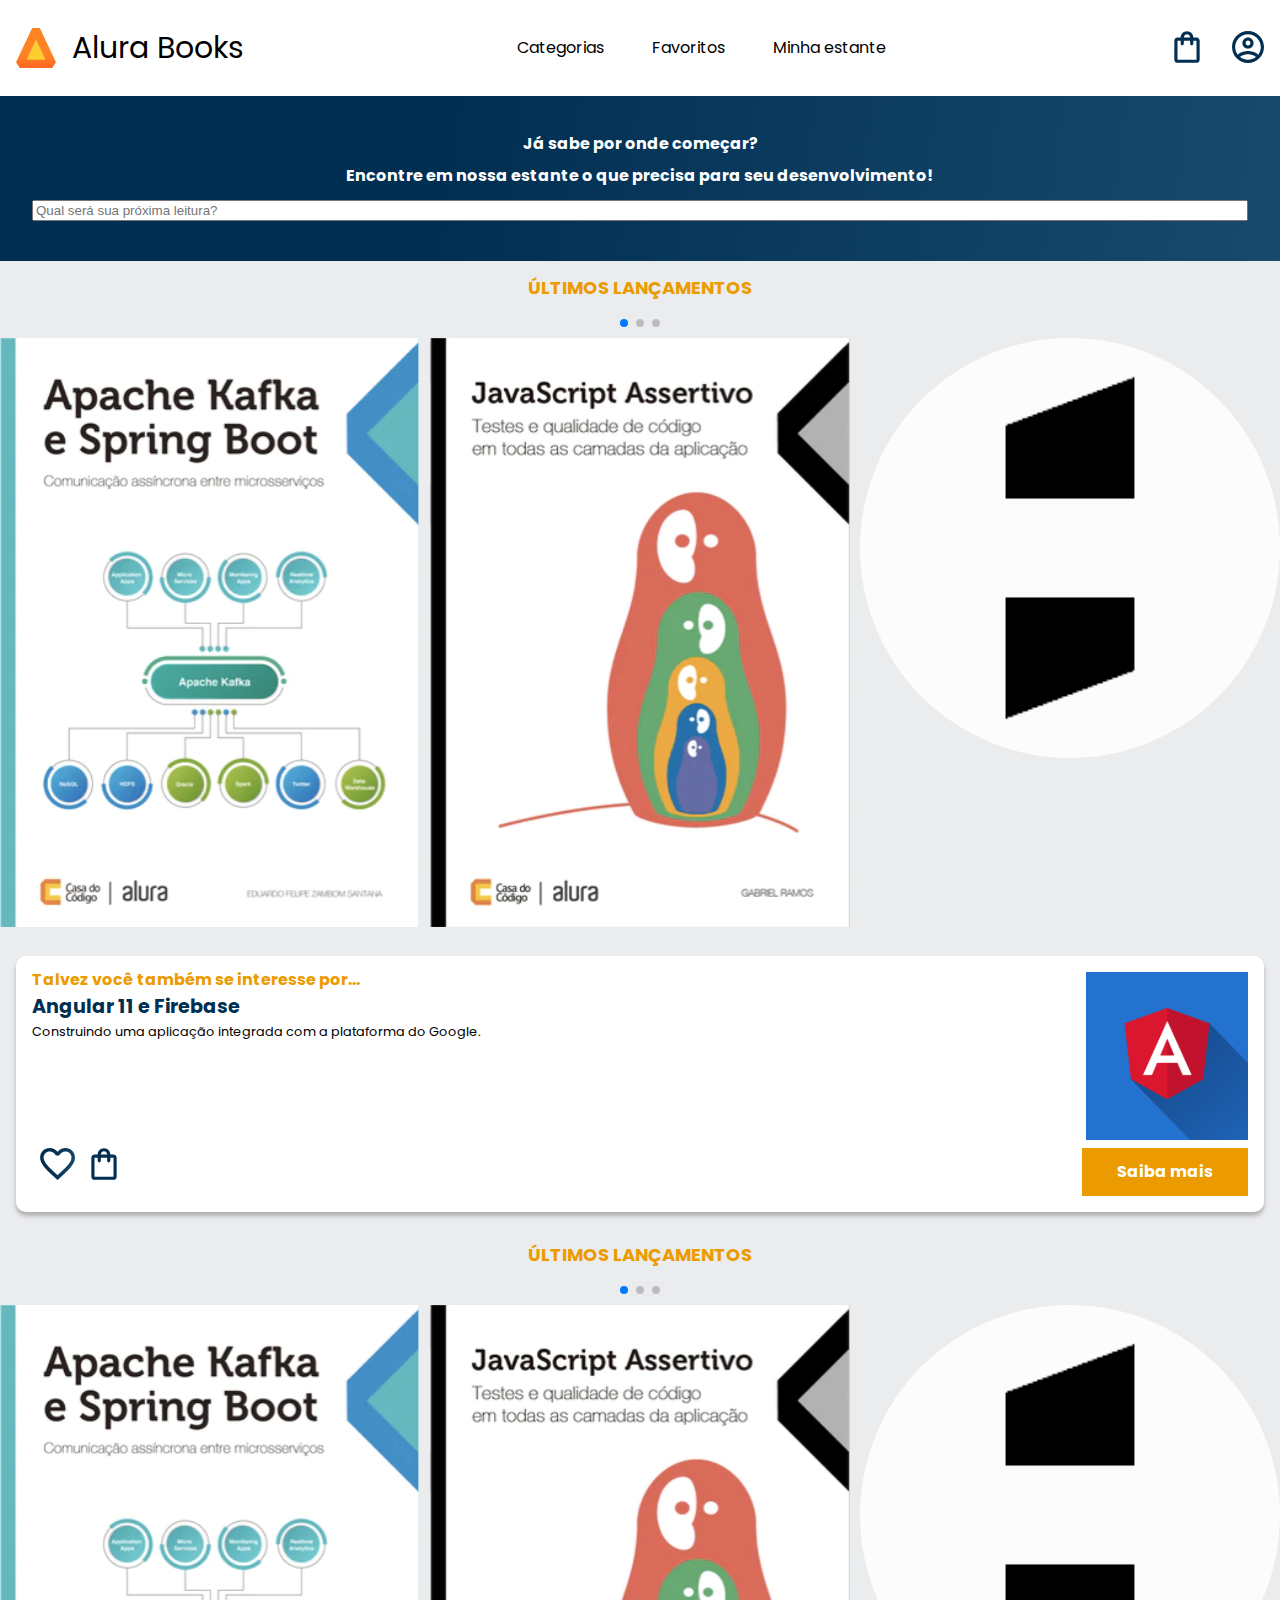
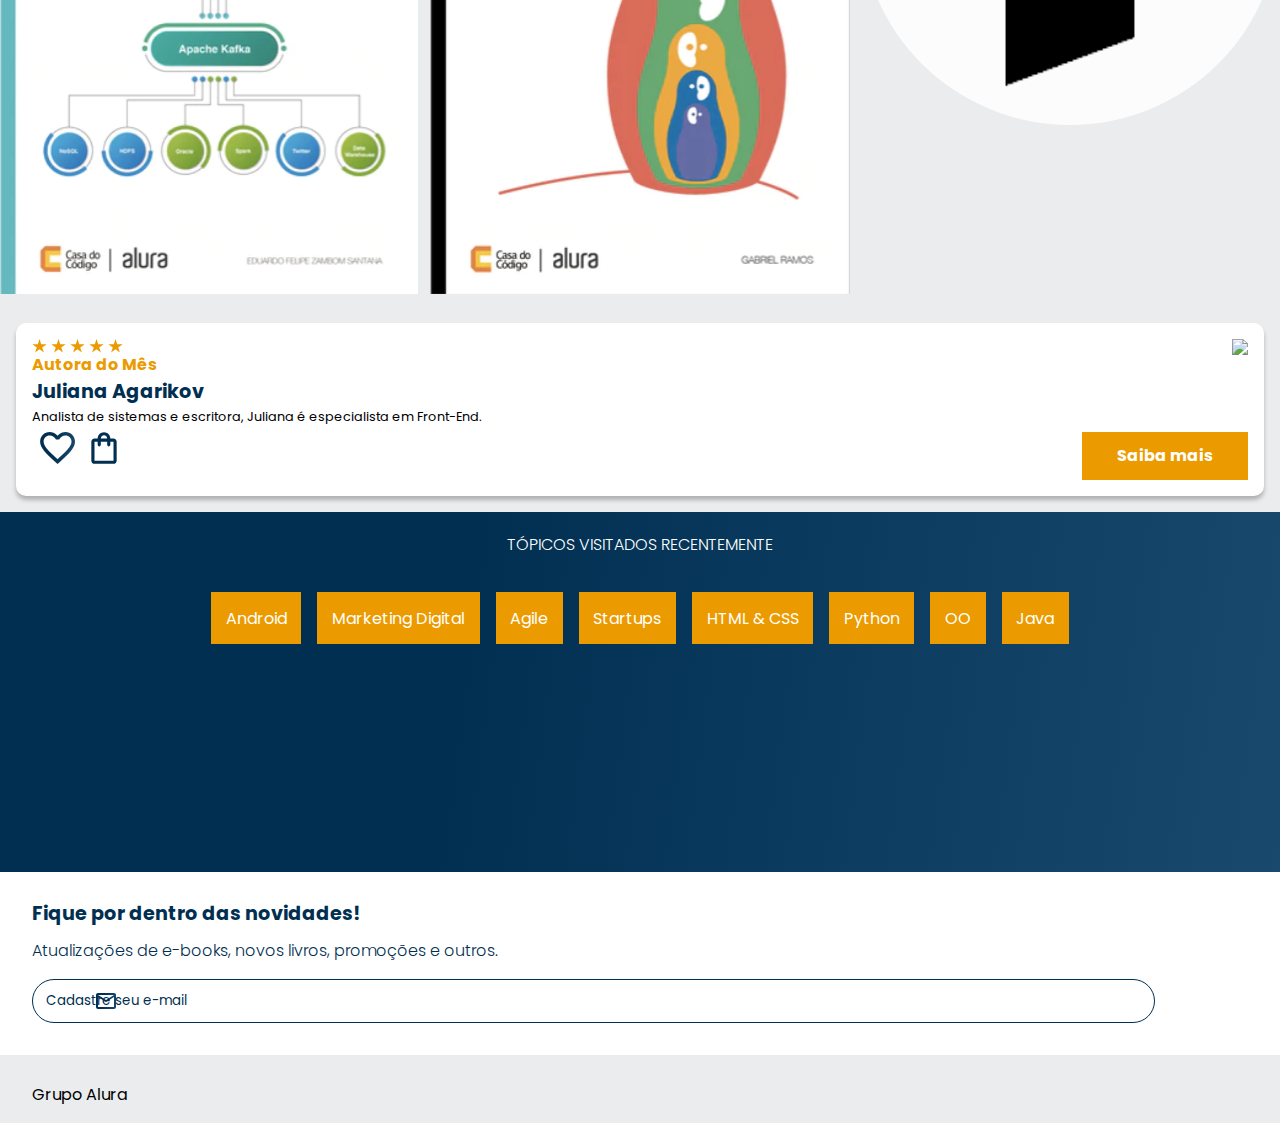
==== index.html @ fc3ef03d "header tablet working" ====
<!DOCTYPE html>
<html lang="pt-br">
<head>
    <meta charset="UTF-8">
    <meta http-equiv="X-UA-Compatible" content="IE=edge">
    <meta name="viewport" content="width=device-width, initial-scale=1.0">
    <link rel="stylesheet" href="https://unpkg.com/swiper/swiper-bundle.css" />
    <link rel="stylesheet" href="https://unpkg.com/swiper/swiper-bundle.min.css" />
    <link href="https://fonts.googleapis.com/css2?family=Poppins:ital,wght@0,100;0,200;0,300;0,400;0,500;0,600;0,700;0,800;0,900;1,100;1,200;1,300;1,400;1,500;1,600;1,700;1,800;1,900&display=swap" rel="stylesheet">
    <link href="https://fonts.googleapis.com/css2?family=Josefin+Sans:ital,wght@400;700&display=swap" rel="stylesheet">
    <link rel="stylesheet" href="/style/reset.css">
    <link rel="stylesheet" href="/style/style.css">
    <title>Alura Books</title>
</head>
<body>
    <header class="cabecalho">
     <div class="container">
        <input type="checkbox" id="menu" class="container_botao">
        <label for="menu">
        <span class="cabecalho_menu-hamburguer containerimg containerimgtransparente"></span>
        </label>
        <ul class="lista-menu">
            <li class="lista-menu-titulo"> Categoria</li>
            <li class="lista-menu-item"> 
                <a href="#" class="lista-menu-link"> Programação </a>
            </li>
            <li class="lista-menu-item"> 
                <a href="#" class="lista-menu-link"> Front-end </a>
            </li>
            <li class="lista-menu-item">    
                <a href="#" class="lista-menu-link"> Infraestrutura </a>               
            </li>
            <li class="lista-menu-item"> 
                <a href="#" class="lista-menu-link"> Business </a>
            </li>
            <li class="lista-menu-item"> 
                <a href="#" class="lista-menu-link"> Design & UX </a>
            </li>
            
        </ul>
        <img  class="containerimg" src="/imagens/Logo.svg" alt="logo da alurabooks">
        <h1 class="container_titulo"><b class="contaier_titulo--negrito">Alura</b> Books </h1>
     </div>

     <ul class="opcoes">
        <input type="checkbox" id="opcoes_menu" class="opcoes_botao">
        <label for="opcoes_menu">
        <li class="opcoes_item"> Categorias </li>
        </label>

        <li class="opcoes_item"> <a href="#"  class="opcoes_link"> Favoritos </a> </li>
        <li class="opcoes_item"> <a href="#"  class="opcoes_link"> Minha estante </a> </li>

        <ul class="lista-menu">
            <li class="lista-menu-item"> 
                <a href="#" class="lista-menu-link"> Programação </a>
            </li>
            <li class="lista-menu-item"> 
                <a href="#" class="lista-menu-link"> Front-end </a>
            </li>
            <li class="lista-menu-item">    
                <a href="#" class="lista-menu-link"> Infraestrutura </a>               
            </li>
            <li class="lista-menu-item"> 
                <a href="#" class="lista-menu-link"> Business </a>
            </li>
            <li class="lista-menu-item"> 
                <a href="#" class="lista-menu-link"> Design & UX </a>
            </li>
     </ul> 
     </ul>
     <div class="container">
        <a href="#"> </a><img class="containerimg  containerimgtransparente" src="/imagens/Favoritos.svg" alt="favoritos"> </a>
        <a href="#"> <img class="containerimg" src="/imagens/Compras.svg" alt="Compras"> </a>
        <a href="#"> <img class="containerimg" src="/imagens/Usuario.svg" alt="Usuario"> </a>
     </div>

    </header>
     
    <section class="banner">
        <h2 class="banner_titulo"> Já sabe por onde começar? </h2>
        <p class="banner_texto"> Encontre em nossa estante o que precisa para seu desenvolvimento! </p>
        <input type="search" class="banner_pesquisa" placeholder="Qual será sua próxima leitura?">
    </section>

    <section class="carrosel">
        <h3 class="carrosel_titulo">ÚLTIMOS LANÇAMENTOS</h3>
        <!-- Slider main container -->
<div class="swiper">
    <div class="swiper-pagination"></div>
    <!-- Additional required wrapper -->
    <div class="swiper-wrapper">
      <!-- Slides -->
      <div class="swiper-slide"> <img src="/imagens/ApacheKafka.svg"></div>
      <div class="swiper-slide"><img src="/imagens/Javascript.svg"></div>
      <div class="swiper-slide"><img src="/imagens/Caelum.svg"></div>
      <div class="swiper-slide"><img src="/imagens/Portugol.svg"></div>
      <div class="swiper-slide"><img src="/imagens/Acessibilidade.svg"></div>
    </div>
    <!-- If we need pagination -->
  
    <!-- If we need navigation buttons -->
    <div class="swiper-button-prev"></div>
    <div class="swiper-button-next"></div>

    <div class="card">
        <div class="card_descrição">
          <div class="descrição">
            <h3 class="descrição_titulo">Talvez você também se interesse por...</h3>
            <h2 class="descrição_titulo-livro" >Angular 11 e Firebase</h2>
            <p class="descrição_texto" >Construindo uma aplicação integrada com a plataforma do Google.</p>
          </div>
          <img src="/imagens/Angular.svg" class="imagem">
        </div>
        <div class="card_botoes">
            <ul class="botoes">
                <li class="botoes_itens"> <img src="/imagens/Favoritos.svg"> </li>
                <li class="botoes_itens"> <img src="/imagens/Compras.svg"> </li>
            </ul>
            <a href="#" class="botão">Saiba mais</a>
        </div>
    </div>
    
    </section>
  <section class="carrosel">
    <h3 class="carrosel_titulo">ÚLTIMOS LANÇAMENTOS</h3>
    <!-- Slider main container -->
<div class="swiper">
<div class="swiper-pagination"></div>
<!-- Additional required wrapper -->
<div class="swiper-wrapper">
  <!-- Slides -->
  <div class="swiper-slide"> <img src="/imagens/ApacheKafka.svg"></div>
  <div class="swiper-slide"><img src="/imagens/Javascript.svg"></div>
  <div class="swiper-slide"><img src="/imagens/Caelum.svg"></div>
  <div class="swiper-slide"><img src="/imagens/Portugol.svg"></div>
  <div class="swiper-slide"><img src="/imagens/Acessibilidade.svg"></div>
</div>
<!-- If we need pagination -->

<!-- If we need navigation buttons -->
<div class="swiper-button-prev"></div>
<div class="swiper-button-next"></div>

<div class="card">
    <div class="card_descrição">
      <div class="descrição">
        <img src="/imagens/Estrelinhas.svg">
        <h3 class="descrição_titulo">Autora do Mês </h3>
        <h2 class="descrição_titulo-livro" >Juliana Agarikov</h2>
        <p class="descrição_texto" >Analista de sistemas e escritora, Juliana é especialista em Front-End. </p>
      </div>
      <img src="/imagens/Escritora.svg" class="imagem">
    </div>
    <div class="card_botoes">
        <ul class="botoes">
            <li class="botoes_itens"> <img src="/imagens/Favoritos.svg"> </li>
            <li class="botoes_itens"> <img src="/imagens/Compras.svg"> </li>
        </ul>
        <a href="#" class="botão">Saiba mais</a>
    </div>
</div>


  <section class="topicos"> 
    <h2 class="topicos_titulo">  TÓPICOS VISITADOS RECENTEMENTE </h2>
    <ul class="topicos_lista">
        <li class="topicos_item">
                <a href="#" class="topicos_link"> Android</a>
        </li>
        <li class="topicos_item">
                <a href="#" class="topicos_link"> Marketing Digital </a>
        </li>
        <li class="topicos_item">
                <a href="#" class="topicos_link"> Agile</a>
        </li>
        <li class="topicos_item">
                <a href="#" class="topicos_link"> Startups</a>
        </li>
        <li class="topicos_item">
                <a href="#" class="topicos_link"> HTML & CSS</a>               
        </li>
        <li class="topicos_item">
                <a href="#" class="topicos_link"> Python</a>
        </li>
        <li class="topicos_item">
                <a href="#" class="topicos_link"> OO</a>
        </li>
        <li class="topicos_item">
                <a href="#" class="topicos_link"> Java</a>
        </li>
    </ul>
</section>

<section class="email">
   <h2 class="email_titulo"> Fique por dentro das novidades! </h2>
   <p class="email_texto"> Atualizações de e-books, novos livros, promoções e outros. </p>
   <input type="email"  placeholder="Cadastre seu e-mail" class="email_pesquisa">
</section>
    <footer class="rodape"> Grupo Alura </footer>
    <script src="https://cdn.jsdelivr.net/npm/swiper@11/swiper-bundle.min.js"></script>
    <script> 
    const swiper = new Swiper('.swiper', {
        spaceBetween: 10,
        slidesPerView: 3,
        pagination: {
            el: '.swiper-pagination',
            type: 'bullets',
        },   
      });
      </script>
</body>
</html>
---- style/style.css ----
@import url(/style/header.css);
@import url(/style/carrosel.css);
@import url(/style/banner.css);
@import url(/style/lista.css);
@import url(/style/email.css);

:root {
    --cor-de-fundo: #EBECEE;
    --branco: #FFFFFF;
    --laranja: #EB9B00;
    --gradiante: linear-gradient(97.54deg, #002F52 35.49%, #326589 165.37%);
    --fonte-principal: "Poppins";
    --azul-texto: #002F52;
    --fontes-secundaria: "Josefin Sans";
    --preto: #000000;
}

body {
   background-color: var(--cor-de-fundo);
   font-family: var(--fonte-principal);
   font-size: 16px;
   font-weight: 400;
}
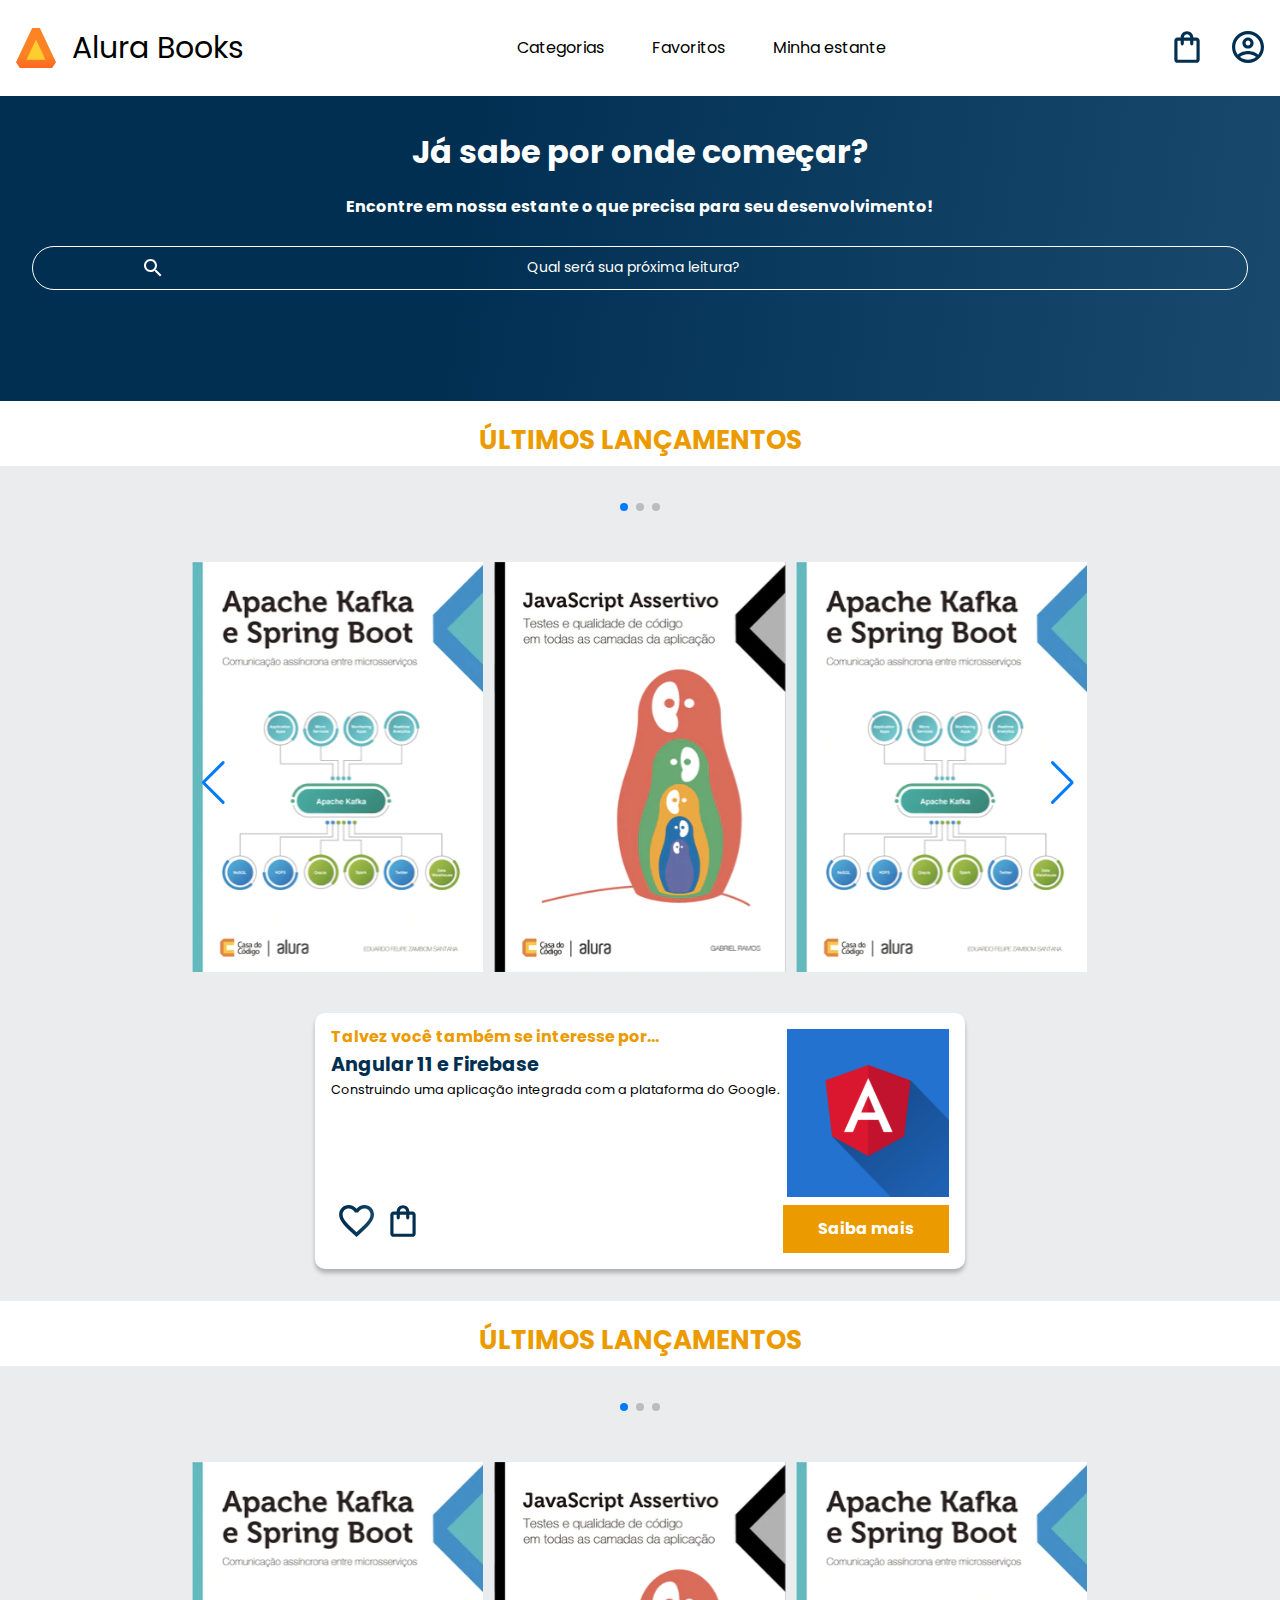
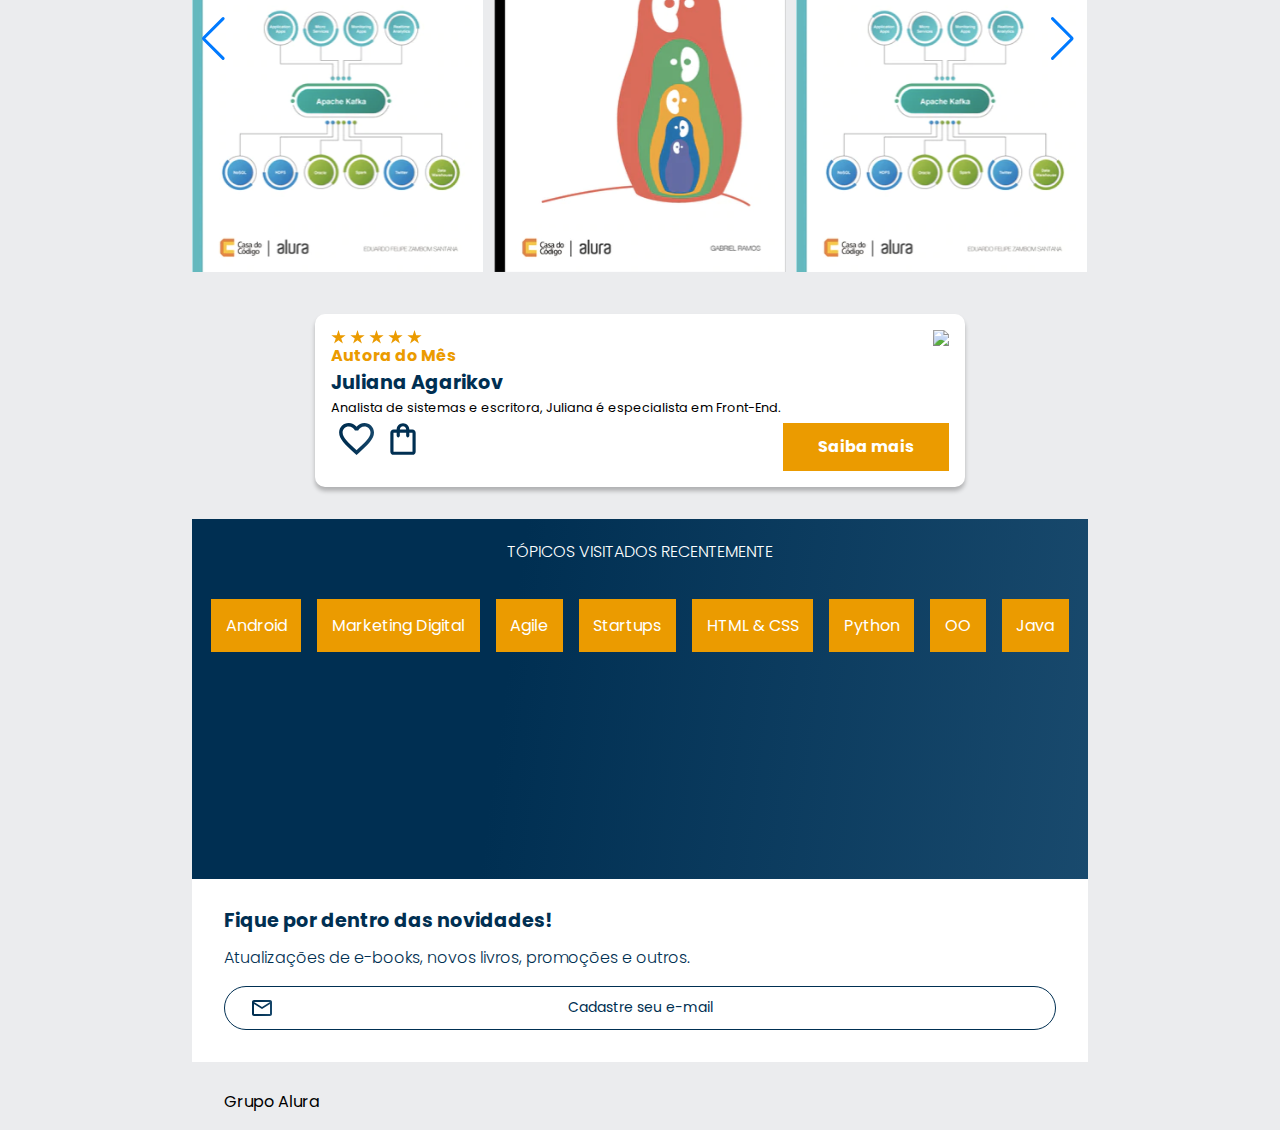
==== commit a602e08a: "carrosel tablet" ====
--- a/index.html
+++ b/index.html
@@ -93,7 +93,7 @@
       <!-- Slides -->
       <div class="swiper-slide"> <img src="/imagens/ApacheKafka.svg"></div>
       <div class="swiper-slide"><img src="/imagens/Javascript.svg"></div>
-      <div class="swiper-slide"><img src="/imagens/Caelum.svg"></div>
+      <div class="swiper-slide"><img src="/imagens/ApacheKafka.svg"></div>
       <div class="swiper-slide"><img src="/imagens/Portugol.svg"></div>
       <div class="swiper-slide"><img src="/imagens/Acessibilidade.svg"></div>
     </div>
@@ -132,15 +132,15 @@
   <!-- Slides -->
   <div class="swiper-slide"> <img src="/imagens/ApacheKafka.svg"></div>
   <div class="swiper-slide"><img src="/imagens/Javascript.svg"></div>
-  <div class="swiper-slide"><img src="/imagens/Caelum.svg"></div>
+  <div class="swiper-slide"><img src="/imagens/ApacheKafka.svg"></div>
   <div class="swiper-slide"><img src="/imagens/Portugol.svg"></div>
   <div class="swiper-slide"><img src="/imagens/Acessibilidade.svg"></div>
 </div>
 <!-- If we need pagination -->
 
 <!-- If we need navigation buttons -->
-<div class="swiper-button-prev"></div>
-<div class="swiper-button-next"></div>
+<div class="swiper2 swiper-button-prev"></div>
+<div class="swiper2 swiper-button-next"></div>
 
 <div class="card">
     <div class="card_descrição">
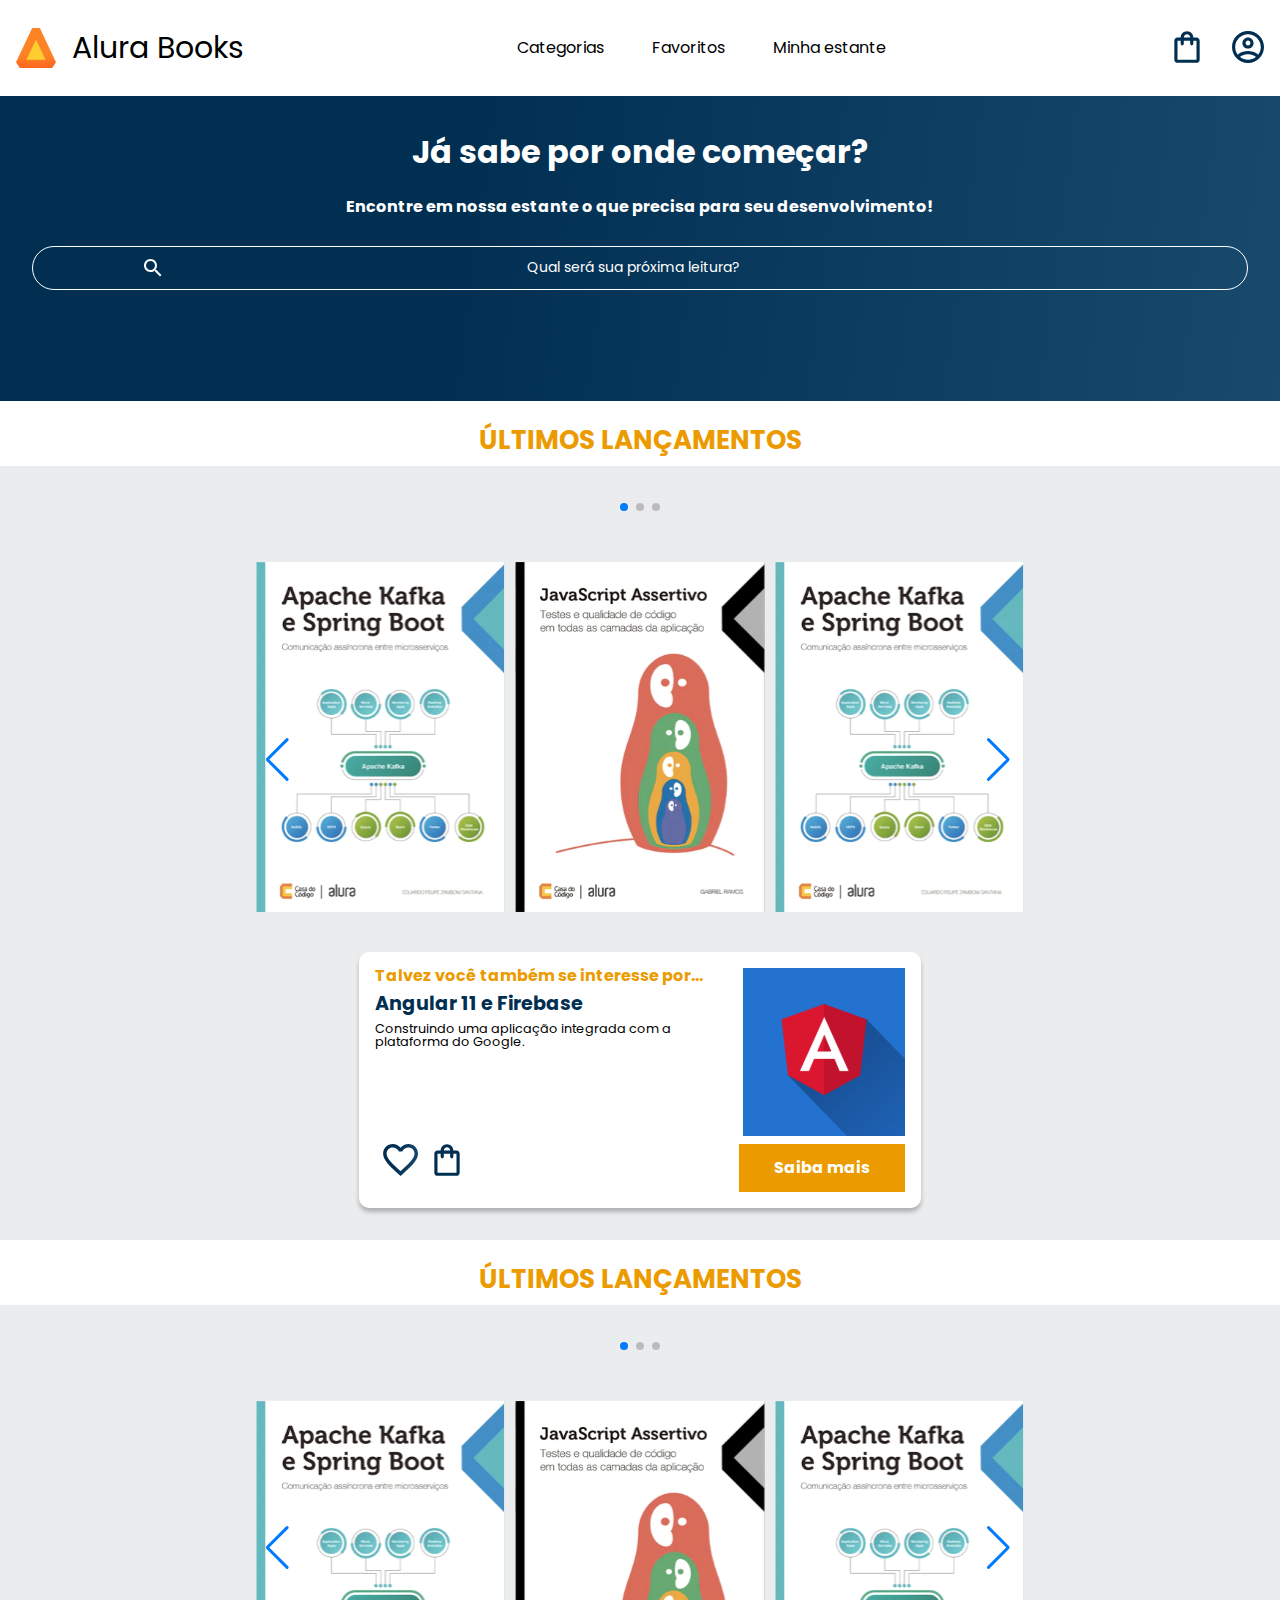
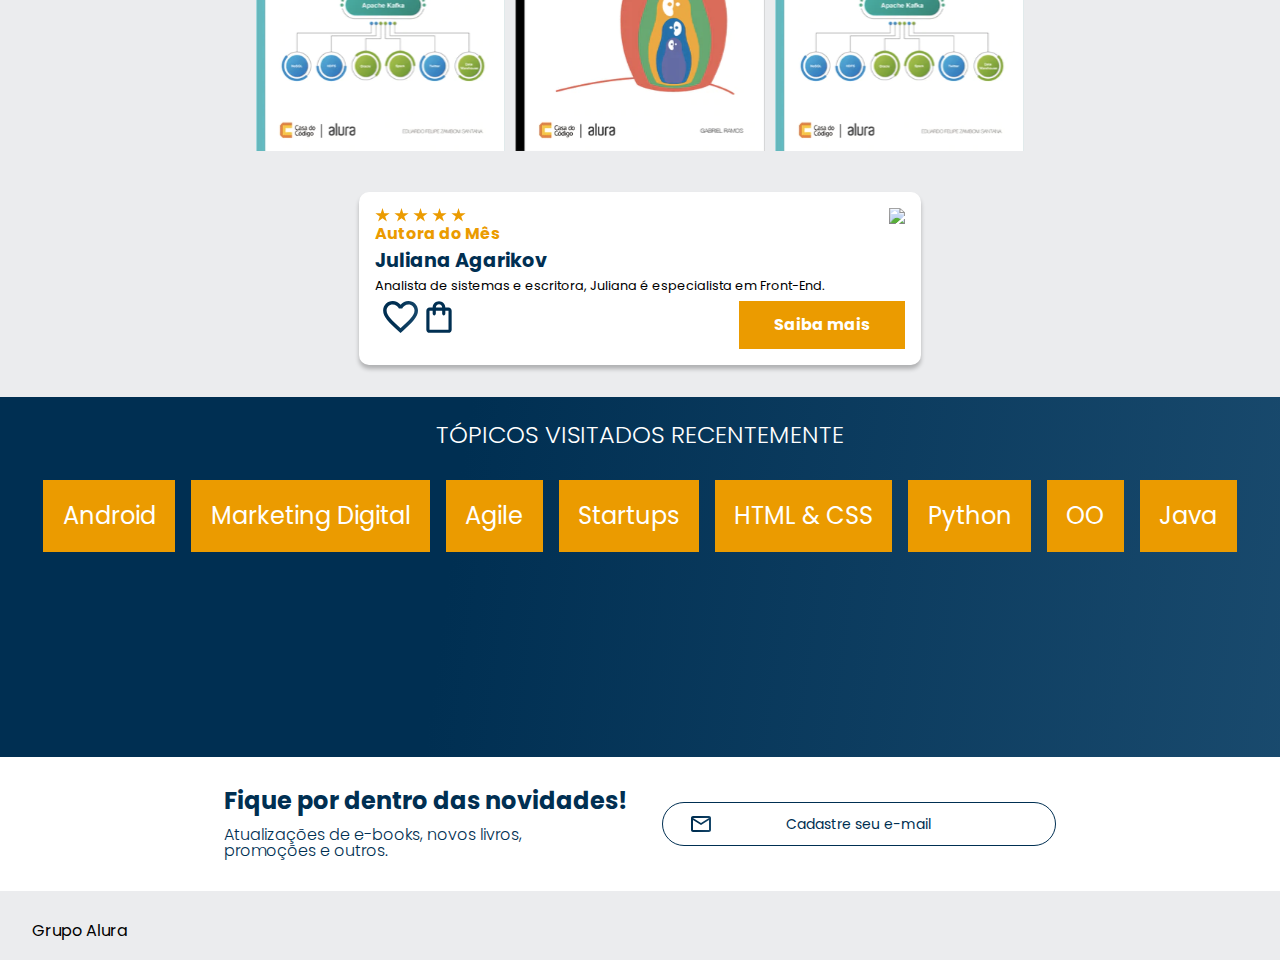
==== commit 75e6fd5f: "email tablet" ====
--- a/index.html
+++ b/index.html
@@ -155,14 +155,14 @@
     <div class="card_botoes">
         <ul class="botoes">
             <li class="botoes_itens"> <img src="/imagens/Favoritos.svg"> </li>
-            <li class="botoes_itens"> <img src="/imagens/Compras.svg"> </li>
+            <li class="botoes_i tens"> <img src="/imagens/Compras.svg"> </li>
         </ul>
         <a href="#" class="botão">Saiba mais</a>
     </div>
 </div>
-
-
-  <section class="topicos"> 
+</section>
+
+<section class="topicos"> 
     <h2 class="topicos_titulo">  TÓPICOS VISITADOS RECENTEMENTE </h2>
     <ul class="topicos_lista">
         <li class="topicos_item">
@@ -193,10 +193,13 @@
 </section>
 
 <section class="email">
-   <h2 class="email_titulo"> Fique por dentro das novidades! </h2>
-   <p class="email_texto"> Atualizações de e-books, novos livros, promoções e outros. </p>
-   <input type="email"  placeholder="Cadastre seu e-mail" class="email_pesquisa">
+   <div class="email_descricao">
+     <h2 class="email_titulo"> Fique por dentro das novidades! </h2>
+     <p class="email_texto"> Atualizações de e-books, novos livros, promoções e outros. </p>
+   </div> 
+     <input type="email"  placeholder="Cadastre seu e-mail" class="email_pesquisa">
 </section>
+
     <footer class="rodape"> Grupo Alura </footer>
     <script src="https://cdn.jsdelivr.net/npm/swiper@11/swiper-bundle.min.js"></script>
     <script> 
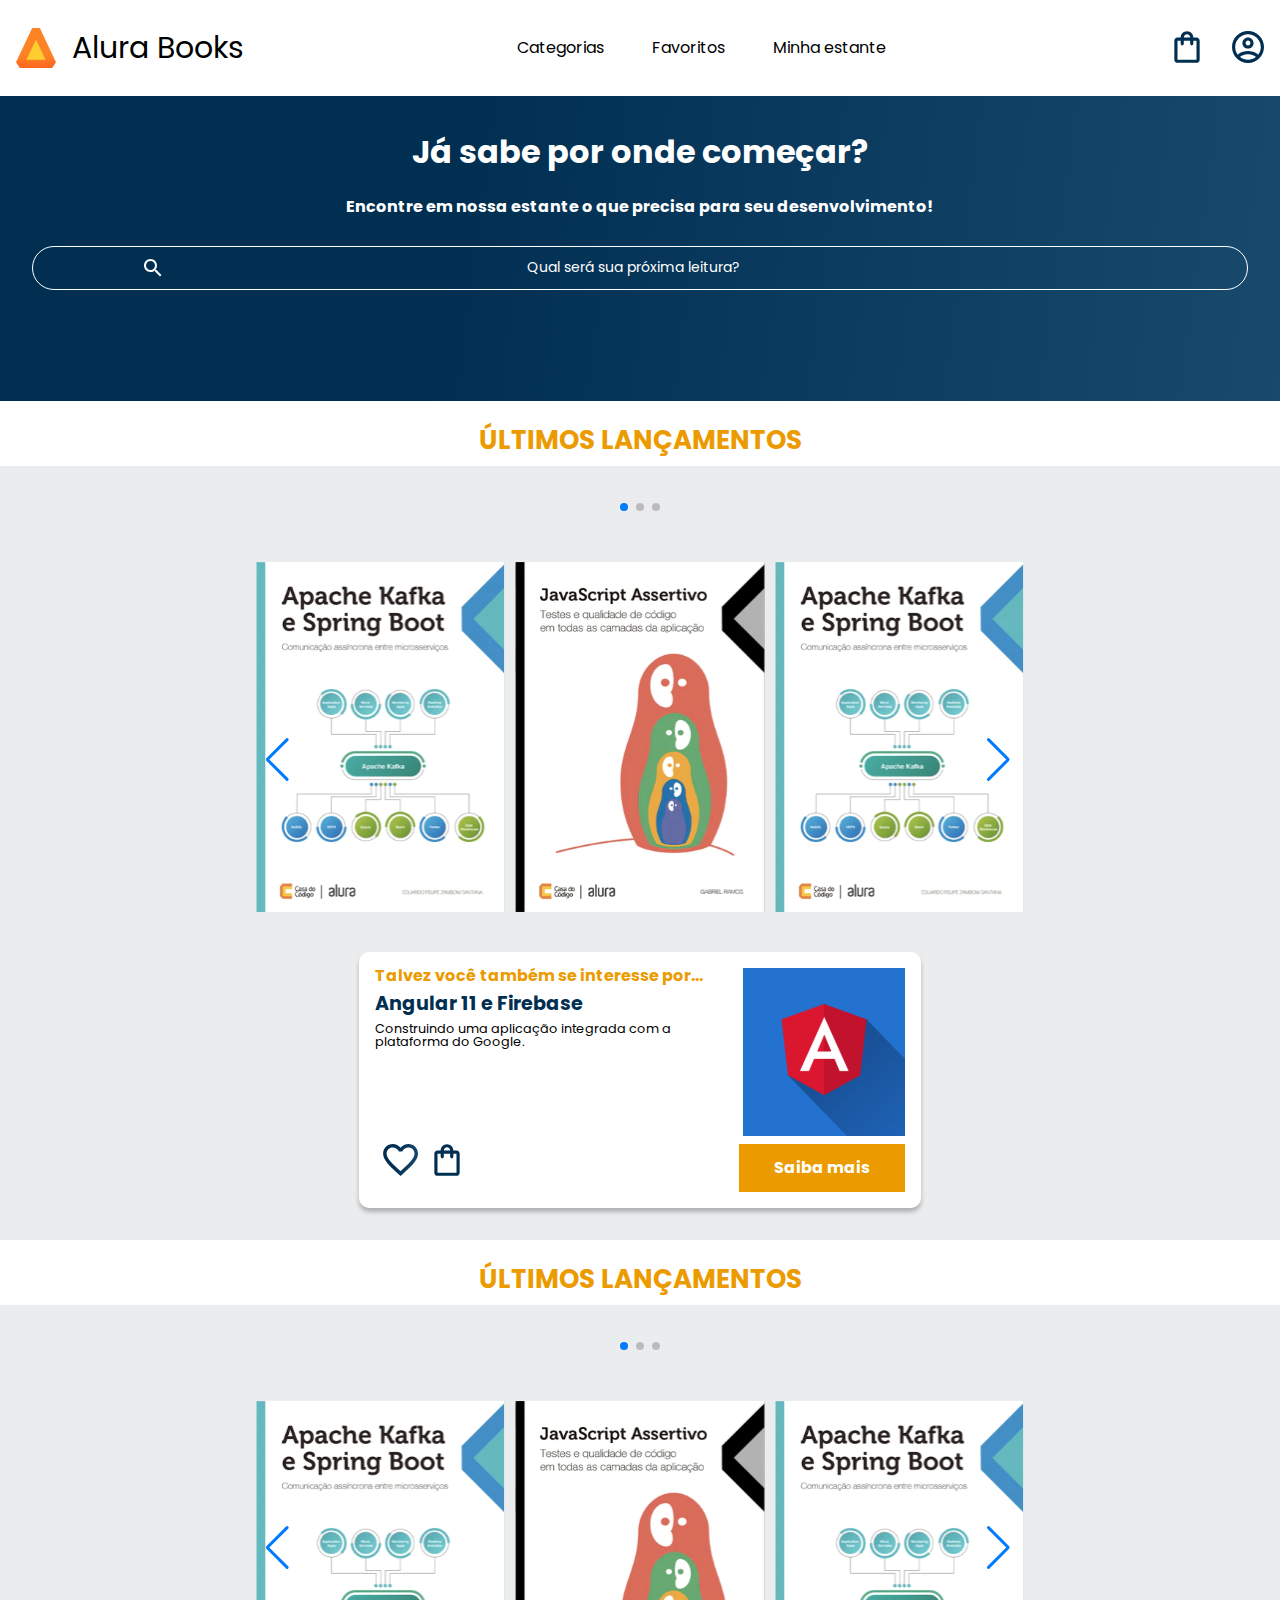
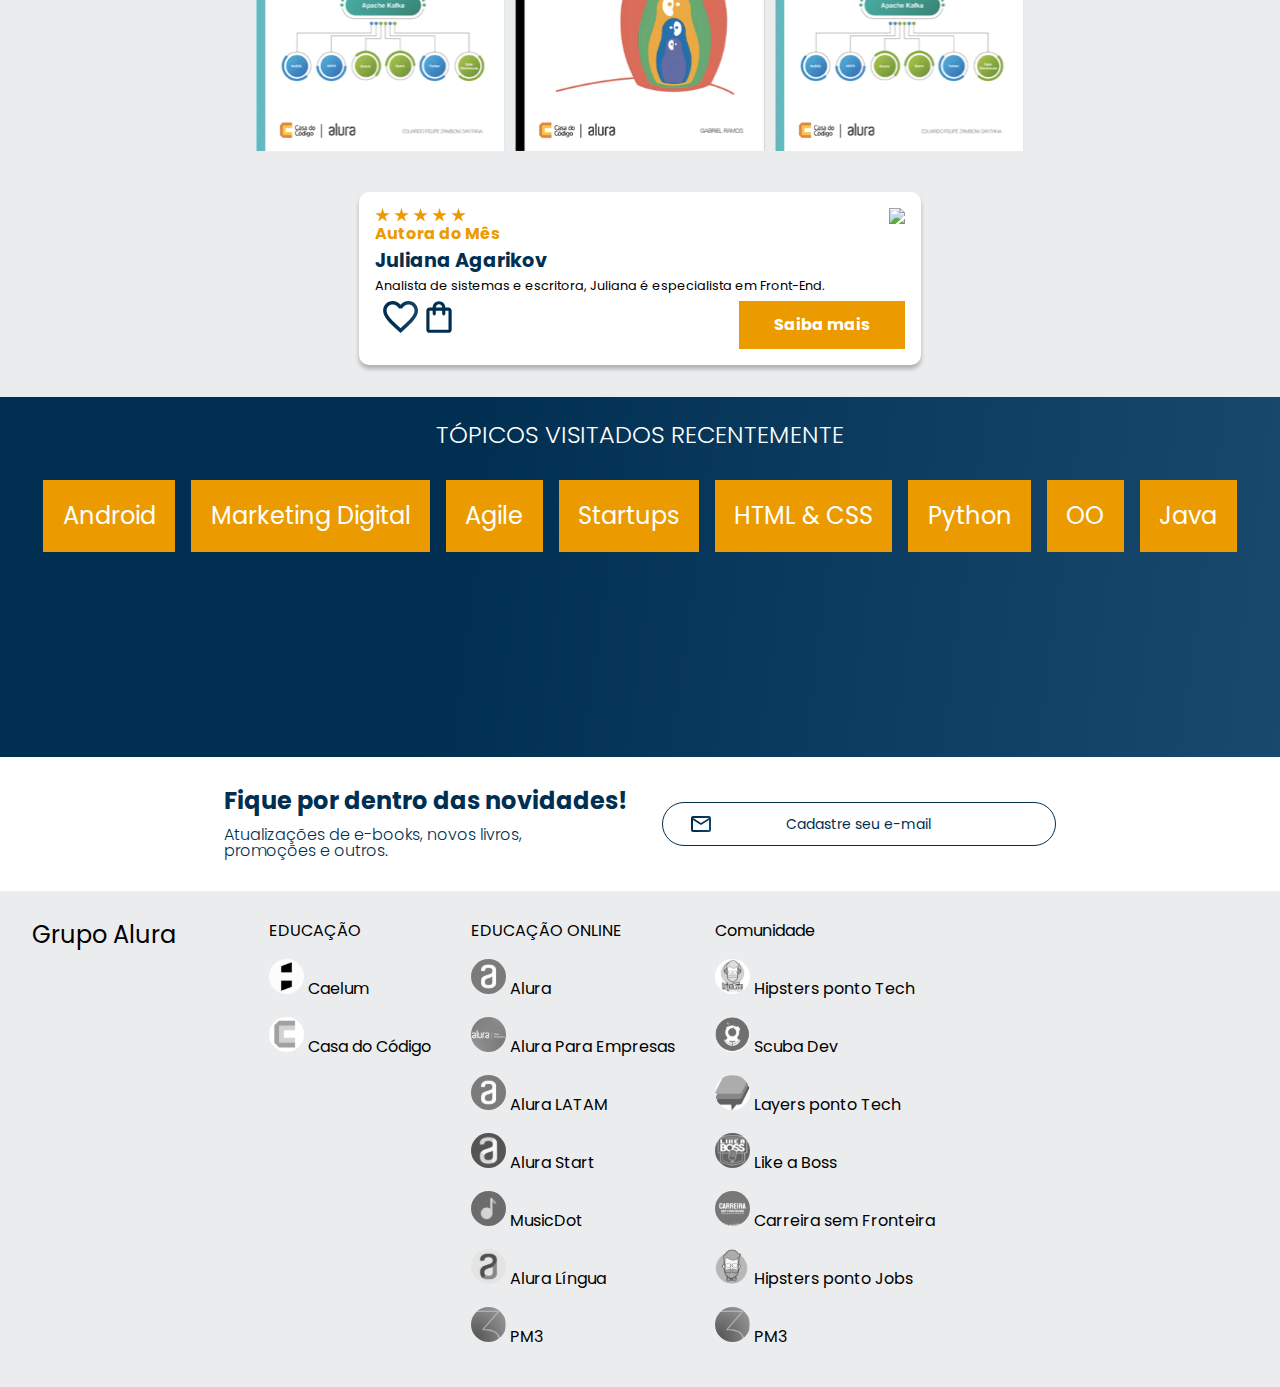
==== commit 7f17681f: "tablet completed" ====
--- a/index.html
+++ b/index.html
@@ -200,7 +200,42 @@
      <input type="email"  placeholder="Cadastre seu e-mail" class="email_pesquisa">
 </section>
 
-    <footer class="rodape"> Grupo Alura </footer>
+    <footer class="rodape"> 
+    <div class="rodapebox">   
+        <h2 class="rodape_titulo">Grupo Alura</h2>
+    <div>
+        <ul class="rodape_lista">
+            <li class="rodape_lista_titulo"> EDUCAÇÃO </li>
+            <li class="rodape_lista_titulo"><img src="/imagens/Caelum.svg"> <a> Caelum </a></li>
+            <li class="rodape_lista_titulo"><img src="/imagens/CasaDoCodigo.svg"> <a>Casa do Código </a> </li>
+        </ul> 
+    </div>
+    <div>
+        <ul class="rodape_lista">
+            <li class="rodape_lista_titulo"> EDUCAÇÃO ONLINE </li>
+            <li class="rodape_lista_titulo"><img src="/imagens/Alura.svg"> <a> Alura </a></li>
+            <li class="rodape_lista_titulo"><img src="/imagens/AluraEmpresas.svg"> <a>Alura Para Empresas </a> </li>
+            <li class="rodape_lista_titulo"><img src="/imagens/AluraLATAM.svg"> <a>Alura LATAM </a> </li>
+            <li class="rodape_lista_titulo"><img src="/imagens/AluraStart.svg"> <a>Alura Start </a> </li>
+            <li class="rodape_lista_titulo"><img src="/imagens/MusicDot.svg"> <a> MusicDot </a> </li>
+            <li class="rodape_lista_titulo"><img src="/imagens/AluraLingua.svg"> <a>Alura Língua </a> </li>
+            <li class="rodape_lista_titulo"><img src="/imagens/PM3.svg"> <a> PM3 </a> </li>
+        </ul> 
+    </div>
+    <div>
+        <ul class="rodape_lista">
+            <li class="rodape_lista_titulo"> Comunidade </li>
+            <li class="rodape_lista_titulo"><img src="/imagens/HipstersTech.svg"> <a> Hipsters ponto Tech </a></li>
+            <li class="rodape_lista_titulo"><img src="/imagens/ScubaDev.svg"> <a>Scuba Dev </a> </li>
+            <li class="rodape_lista_titulo"><img src="/imagens/LayersTech.svg"> <a>Layers ponto Tech </a> </li>
+            <li class="rodape_lista_titulo"><img src="/imagens/LikeABoss.svg"> <a>Like a Boss </a> </li>
+            <li class="rodape_lista_titulo"><img src="/imagens/CarreiraSemFronteira.svg"> <a> Carreira sem Fronteira </a> </li>
+            <li class="rodape_lista_titulo"><img src="/imagens/HipstersJobs.svg"> <a>Hipsters ponto Jobs </a> </li>
+            <li class="rodape_lista_titulo"><img src="/imagens/PM3.svg"> <a> PM3 </a> </li>
+        </ul>
+    </div> 
+    </div>     
+    </footer>
     <script src="https://cdn.jsdelivr.net/npm/swiper@11/swiper-bundle.min.js"></script>
     <script> 
     const swiper = new Swiper('.swiper', {
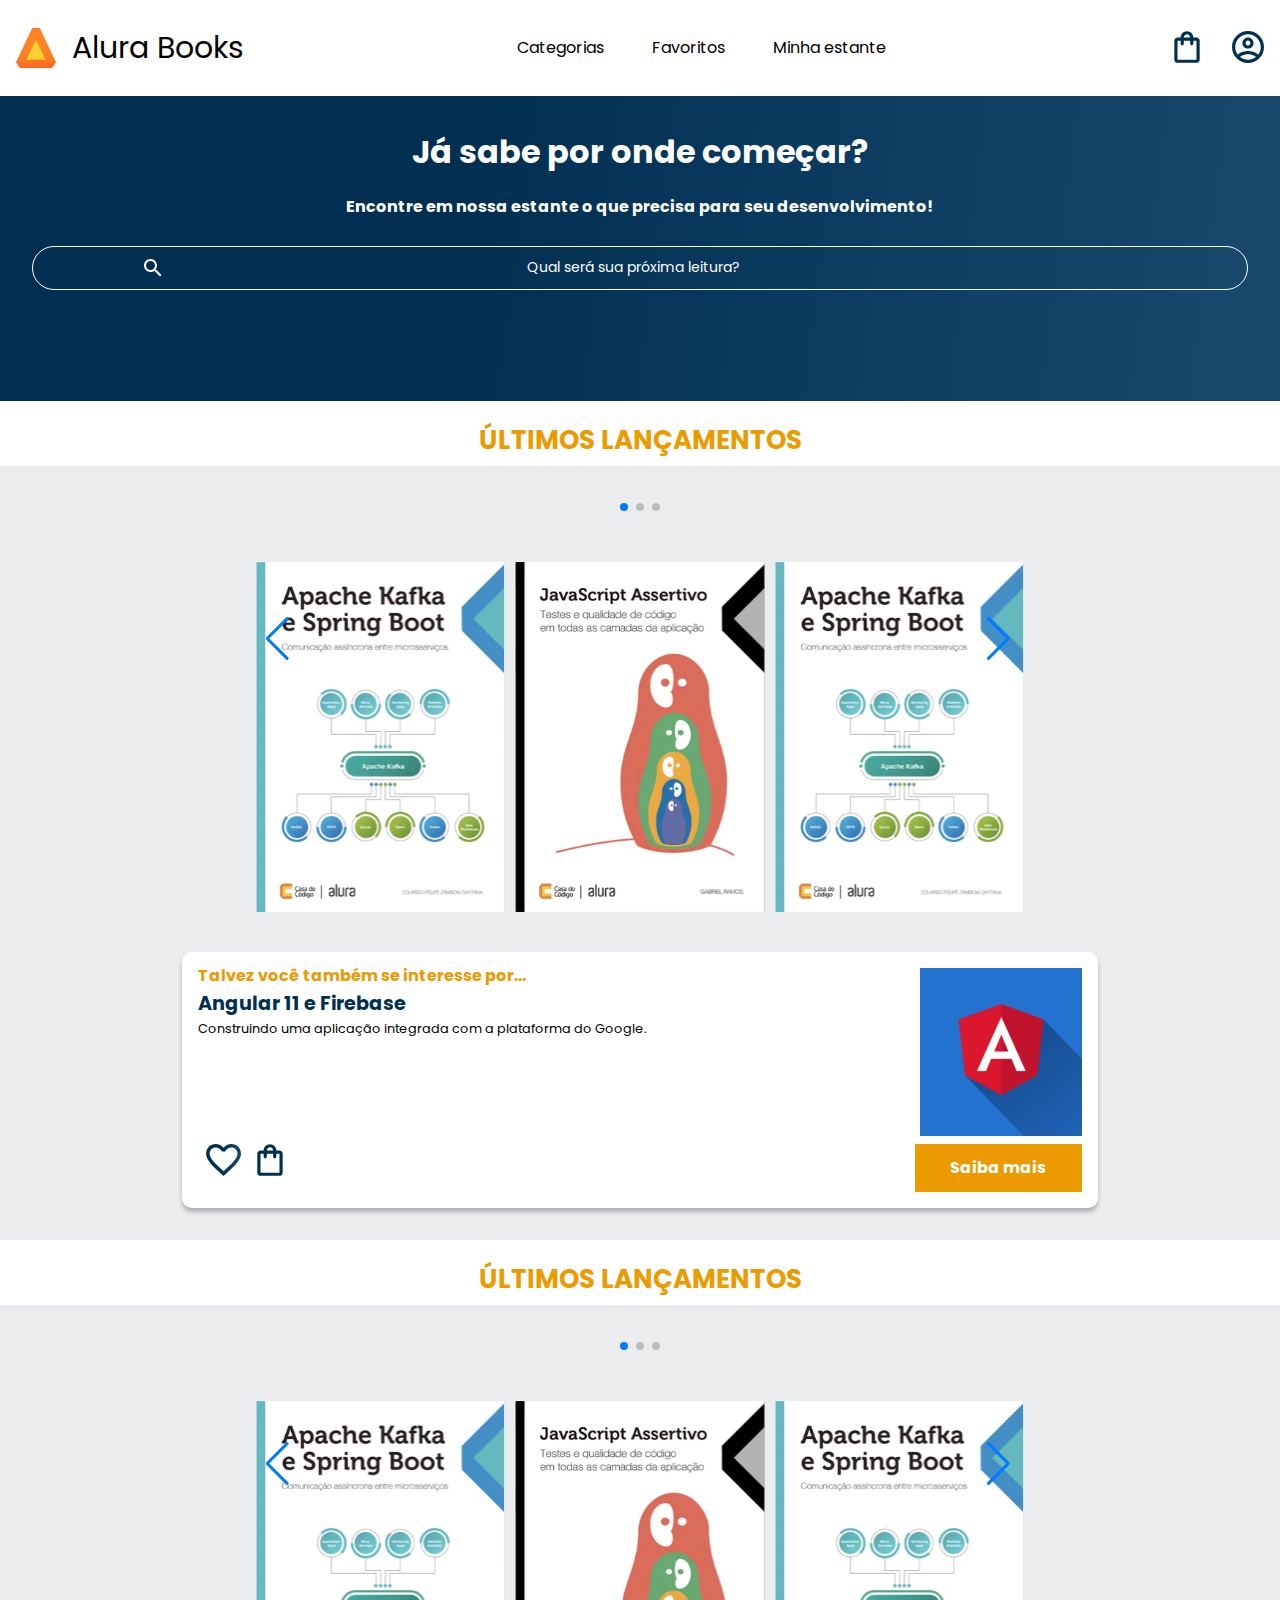
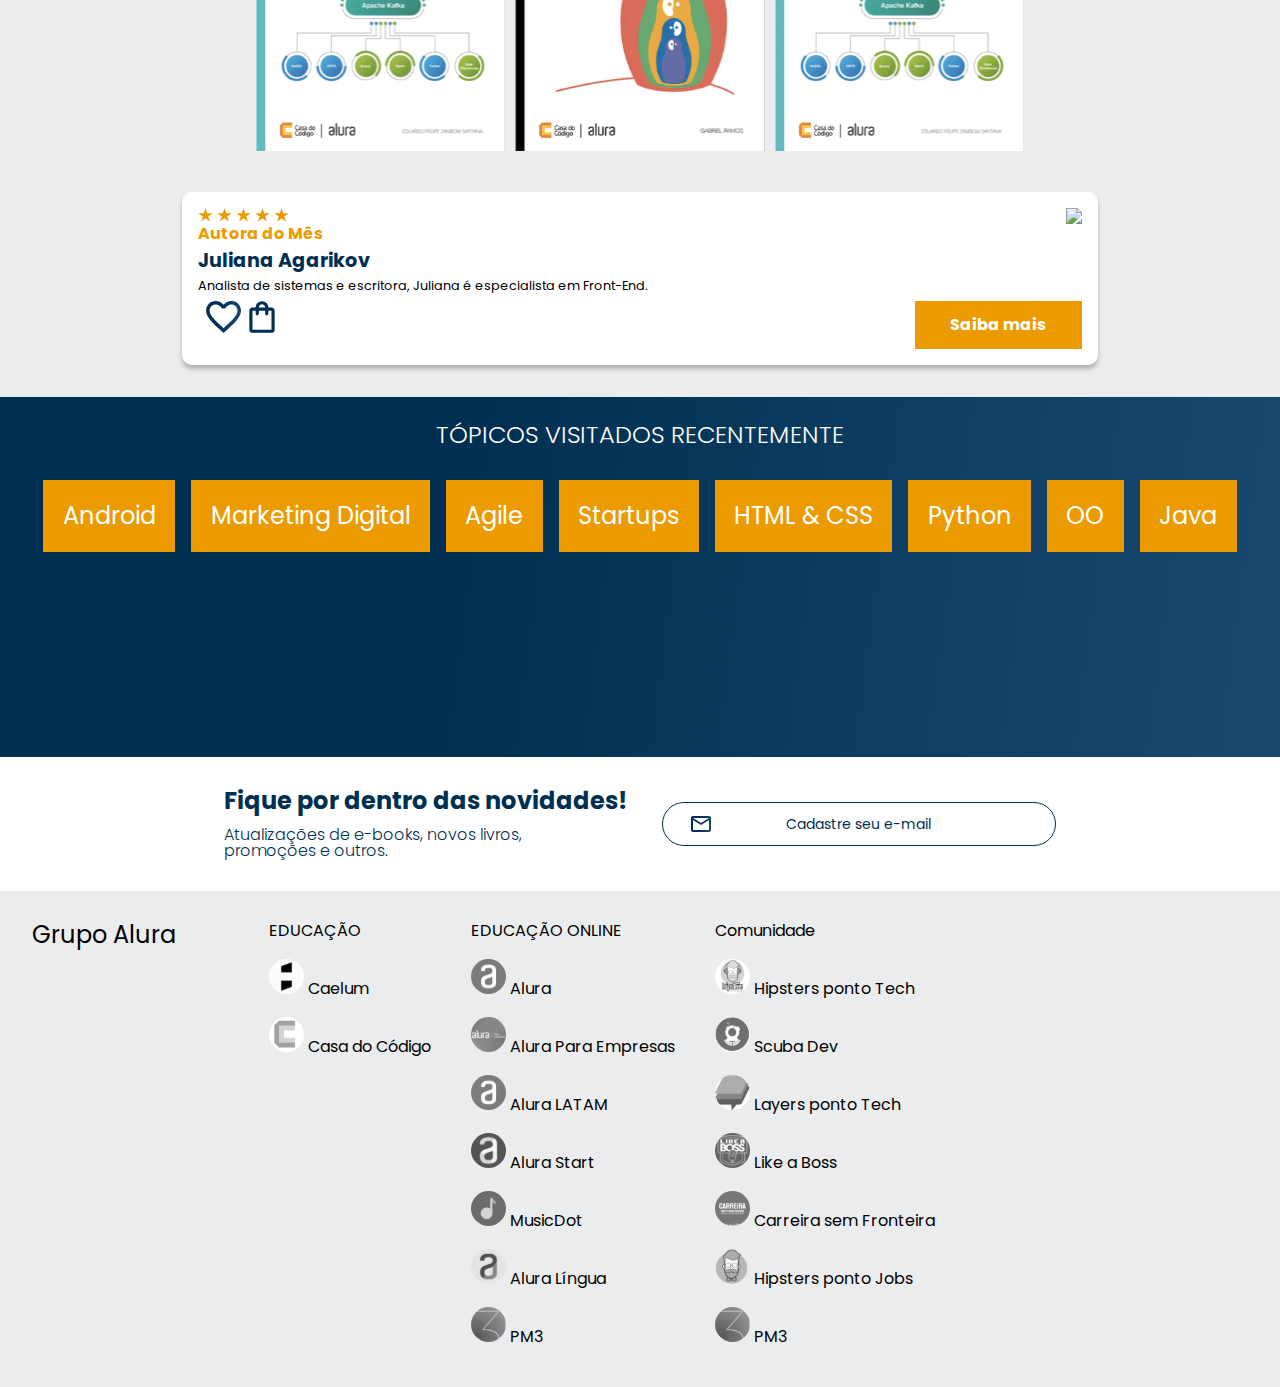
==== commit d276ee27: "carrosel pc" ====
--- a/index.html
+++ b/index.html
@@ -7,7 +7,7 @@
     <link rel="stylesheet" href="https://unpkg.com/swiper/swiper-bundle.css" />
     <link rel="stylesheet" href="https://unpkg.com/swiper/swiper-bundle.min.css" />
     <link href="https://fonts.googleapis.com/css2?family=Poppins:ital,wght@0,100;0,200;0,300;0,400;0,500;0,600;0,700;0,800;0,900;1,100;1,200;1,300;1,400;1,500;1,600;1,700;1,800;1,900&display=swap" rel="stylesheet">
-    <link href="https://fonts.googleapis.com/css2?family=Josefin+Sans:ital,wght@400;700&display=swap" rel="stylesheet">
+    <link href="https://fonts.googleapis.com/css2?family=Josefin+Sans:wght@400;700&display=swap" rel="stylesheet">
     <link rel="stylesheet" href="/style/reset.css">
     <link rel="stylesheet" href="/style/style.css">
     <title>Alura Books</title>
@@ -70,9 +70,18 @@
      </ul> 
      </ul>
      <div class="container">
-        <a href="#"> </a><img class="containerimg  containerimgtransparente" src="/imagens/Favoritos.svg" alt="favoritos"> </a>
-        <a href="#"> <img class="containerimg" src="/imagens/Compras.svg" alt="Compras"> </a>
-        <a href="#"> <img class="containerimg" src="/imagens/Usuario.svg" alt="Usuario"> </a>
+        <a href="#"> 
+            <img class="containerimg  containerimgtransparente" src="/imagens/Favoritos.svg" 
+            alt="favoritos"> 
+        </a>    
+        <a  class="conatiner_link" href="#"> 
+            <img class="containerimg" src="/imagens/Compras.svg" alt="Compras"> 
+            <p class="container_texto"> Minha sacola </p>
+        </a>
+        <a  class="conatiner_link" href="#"> 
+            <img class="containerimg" src="/imagens/Usuario.svg" alt="Usuario"> 
+            <p class="container_texto"> Meu perfil </p>
+        </a>
      </div>
 
     </header>
@@ -86,78 +95,85 @@
     <section class="carrosel">
         <h3 class="carrosel_titulo">ÚLTIMOS LANÇAMENTOS</h3>
         <!-- Slider main container -->
-<div class="swiper">
+        
+<div class="carrosel_pc">
+
+            <div class="swiper">
+            <div class="swiper-pagination"></div>
+            <!-- Additional required wrapper -->
+            <div class="swiper-wrapper">
+            <!-- Slides -->
+            <div class="swiper-slide"> <img src="/imagens/ApacheKafka.svg"></div>
+            <div class="swiper-slide"><img src="/imagens/Javascript.svg"></div>
+            <div class="swiper-slide"><img src="/imagens/ApacheKafka.svg"></div>
+            <div class="swiper-slide"><img src="/imagens/Portugol.svg"></div>
+            <div class="swiper-slide"><img src="/imagens/Acessibilidade.svg"></div>
+            </div>
+            <!-- If we need pagination -->
+        
+            <!-- If we need navigation buttons -->
+            <div class="swiper-button-prev"></div>
+            <div class="swiper-button-next"></div>
+            </div>
+            <div class="card">
+                <div class="card_descrição">
+                <div class="descrição">
+                    <h3 class="descrição_titulo">Talvez você também se interesse por...</h3>
+                    <h2 class="descrição_titulo-livro" >Angular 11 e Firebase</h2>
+                    <p class="descrição_texto" >Construindo uma aplicação integrada com a plataforma do Google.</p>
+                </div>
+                <img src="/imagens/Angular.svg" class="imagem">
+                </div>
+                <div class="card_botoes">
+                    <ul class="botoes">
+                        <li class="botoes_itens"> <img src="/imagens/Favoritos.svg"> </li>
+                        <li class="botoes_itens"> <img src="/imagens/Compras.svg"> </li>
+                    </ul>
+                    <a href="#" class="botão">Saiba mais</a>
+                </div>
+            </div>
+        </div>
+            </div>
+            </section>
+    <section class="carrosel">
+        <h3 class="carrosel_titulo">ÚLTIMOS LANÇAMENTOS</h3>
+        <div class="carrosel_pc">
+        <!-- Slider main container -->
+    <div class="swiper">
     <div class="swiper-pagination"></div>
     <!-- Additional required wrapper -->
     <div class="swiper-wrapper">
-      <!-- Slides -->
-      <div class="swiper-slide"> <img src="/imagens/ApacheKafka.svg"></div>
-      <div class="swiper-slide"><img src="/imagens/Javascript.svg"></div>
-      <div class="swiper-slide"><img src="/imagens/ApacheKafka.svg"></div>
-      <div class="swiper-slide"><img src="/imagens/Portugol.svg"></div>
-      <div class="swiper-slide"><img src="/imagens/Acessibilidade.svg"></div>
+    <!-- Slides -->
+    <div class="swiper-slide"> <img src="/imagens/ApacheKafka.svg"></div>
+    <div class="swiper-slide"><img src="/imagens/Javascript.svg"></div>
+    <div class="swiper-slide"><img src="/imagens/ApacheKafka.svg"></div>
+    <div class="swiper-slide"><img src="/imagens/Portugol.svg"></div>
+    <div class="swiper-slide"><img src="/imagens/Acessibilidade.svg"></div>
     </div>
     <!-- If we need pagination -->
-  
+
     <!-- If we need navigation buttons -->
-    <div class="swiper-button-prev"></div>
-    <div class="swiper-button-next"></div>
+    <div class="swiper2 swiper-button-prev"></div>
+    <div class="swiper2 swiper-button-next"></div>
+    </div>
 
     <div class="card">
         <div class="card_descrição">
-          <div class="descrição">
-            <h3 class="descrição_titulo">Talvez você também se interesse por...</h3>
-            <h2 class="descrição_titulo-livro" >Angular 11 e Firebase</h2>
-            <p class="descrição_texto" >Construindo uma aplicação integrada com a plataforma do Google.</p>
-          </div>
-          <img src="/imagens/Angular.svg" class="imagem">
+        <div class="descrição">
+            <img src="/imagens/Estrelinhas.svg">
+            <h3 class="descrição_titulo">Autora do Mês </h3>
+            <h2 class="descrição_titulo-livro" >Juliana Agarikov</h2>
+            <p class="descrição_texto" >Analista de sistemas e escritora, Juliana é especialista em Front-End. </p>
+        </div>
+        <img src="/imagens/Escritora.svg" class="imagem">
         </div>
         <div class="card_botoes">
             <ul class="botoes">
                 <li class="botoes_itens"> <img src="/imagens/Favoritos.svg"> </li>
-                <li class="botoes_itens"> <img src="/imagens/Compras.svg"> </li>
+                <li class="botoes_i tens"> <img src="/imagens/Compras.svg"> </li>
             </ul>
             <a href="#" class="botão">Saiba mais</a>
         </div>
-    </div>
-    
-    </section>
-  <section class="carrosel">
-    <h3 class="carrosel_titulo">ÚLTIMOS LANÇAMENTOS</h3>
-    <!-- Slider main container -->
-<div class="swiper">
-<div class="swiper-pagination"></div>
-<!-- Additional required wrapper -->
-<div class="swiper-wrapper">
-  <!-- Slides -->
-  <div class="swiper-slide"> <img src="/imagens/ApacheKafka.svg"></div>
-  <div class="swiper-slide"><img src="/imagens/Javascript.svg"></div>
-  <div class="swiper-slide"><img src="/imagens/ApacheKafka.svg"></div>
-  <div class="swiper-slide"><img src="/imagens/Portugol.svg"></div>
-  <div class="swiper-slide"><img src="/imagens/Acessibilidade.svg"></div>
-</div>
-<!-- If we need pagination -->
-
-<!-- If we need navigation buttons -->
-<div class="swiper2 swiper-button-prev"></div>
-<div class="swiper2 swiper-button-next"></div>
-
-<div class="card">
-    <div class="card_descrição">
-      <div class="descrição">
-        <img src="/imagens/Estrelinhas.svg">
-        <h3 class="descrição_titulo">Autora do Mês </h3>
-        <h2 class="descrição_titulo-livro" >Juliana Agarikov</h2>
-        <p class="descrição_texto" >Analista de sistemas e escritora, Juliana é especialista em Front-End. </p>
-      </div>
-      <img src="/imagens/Escritora.svg" class="imagem">
-    </div>
-    <div class="card_botoes">
-        <ul class="botoes">
-            <li class="botoes_itens"> <img src="/imagens/Favoritos.svg"> </li>
-            <li class="botoes_i tens"> <img src="/imagens/Compras.svg"> </li>
-        </ul>
-        <a href="#" class="botão">Saiba mais</a>
     </div>
 </div>
 </section>
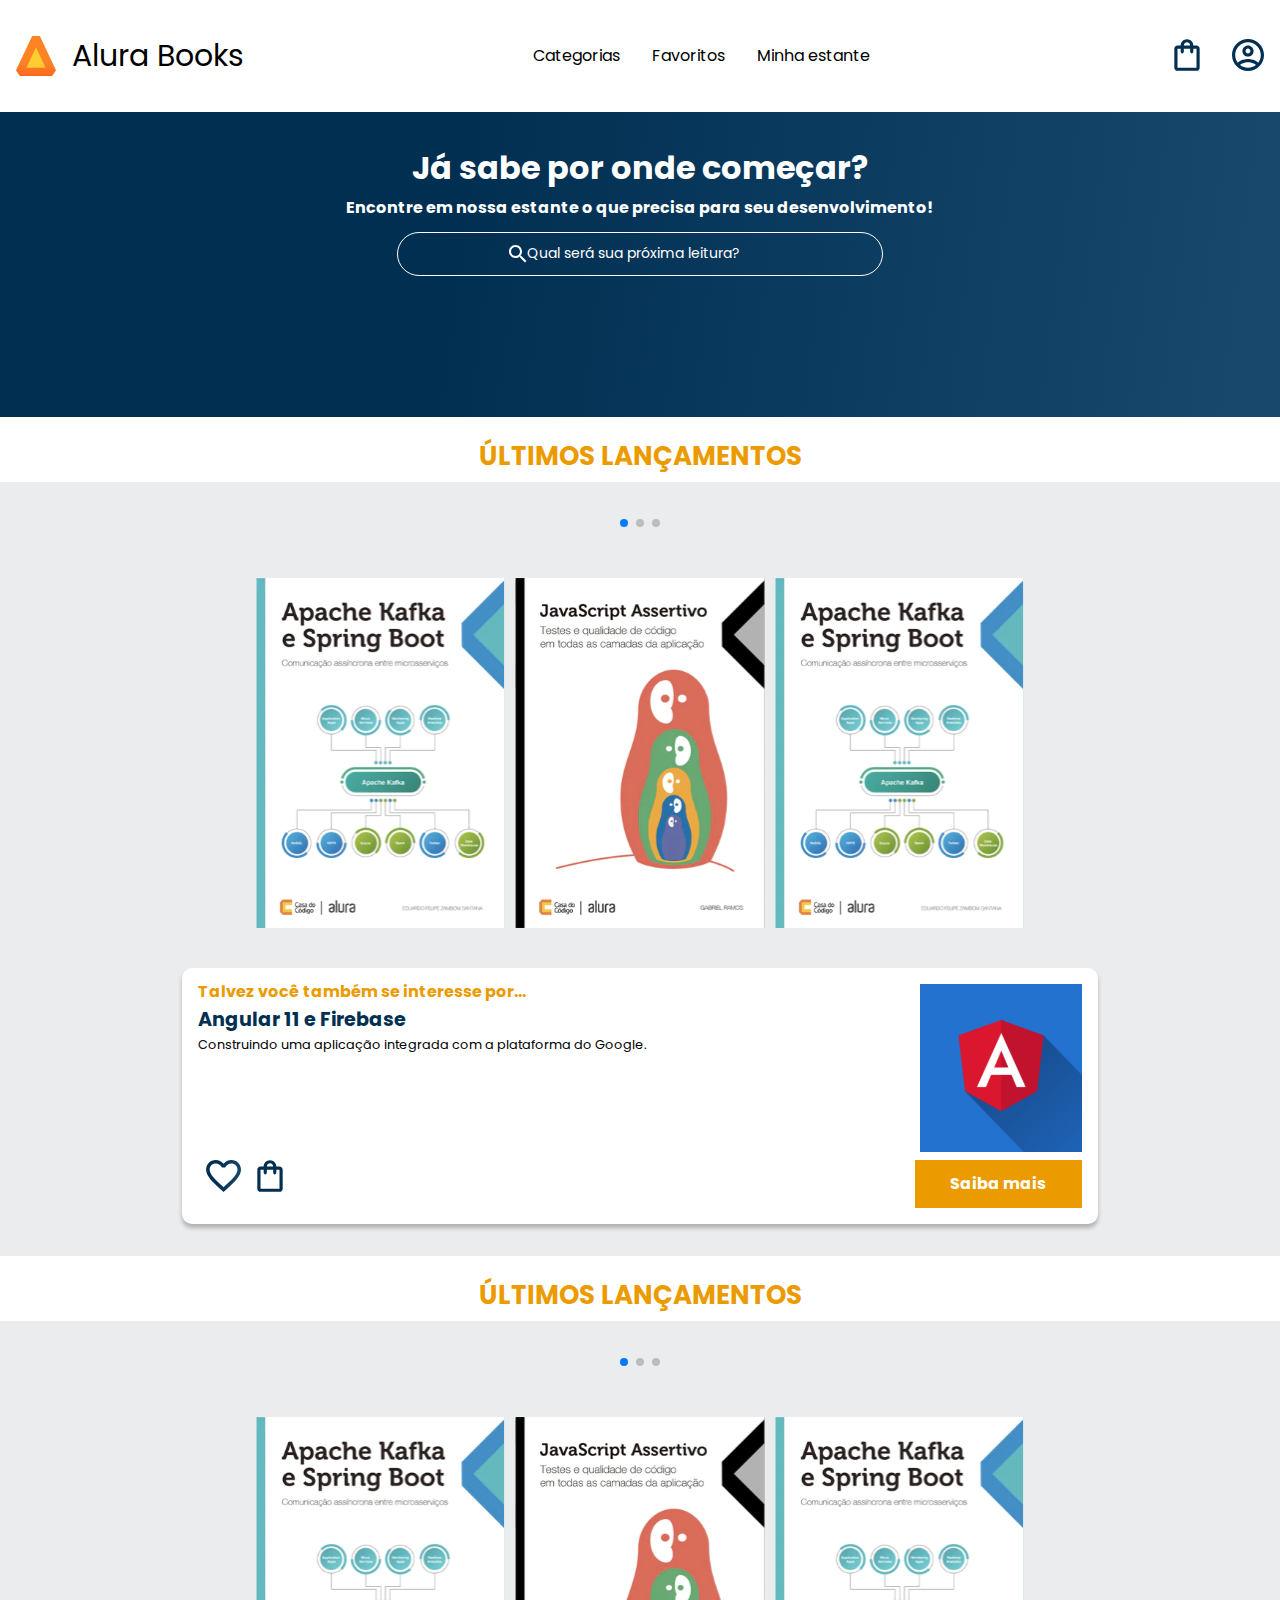
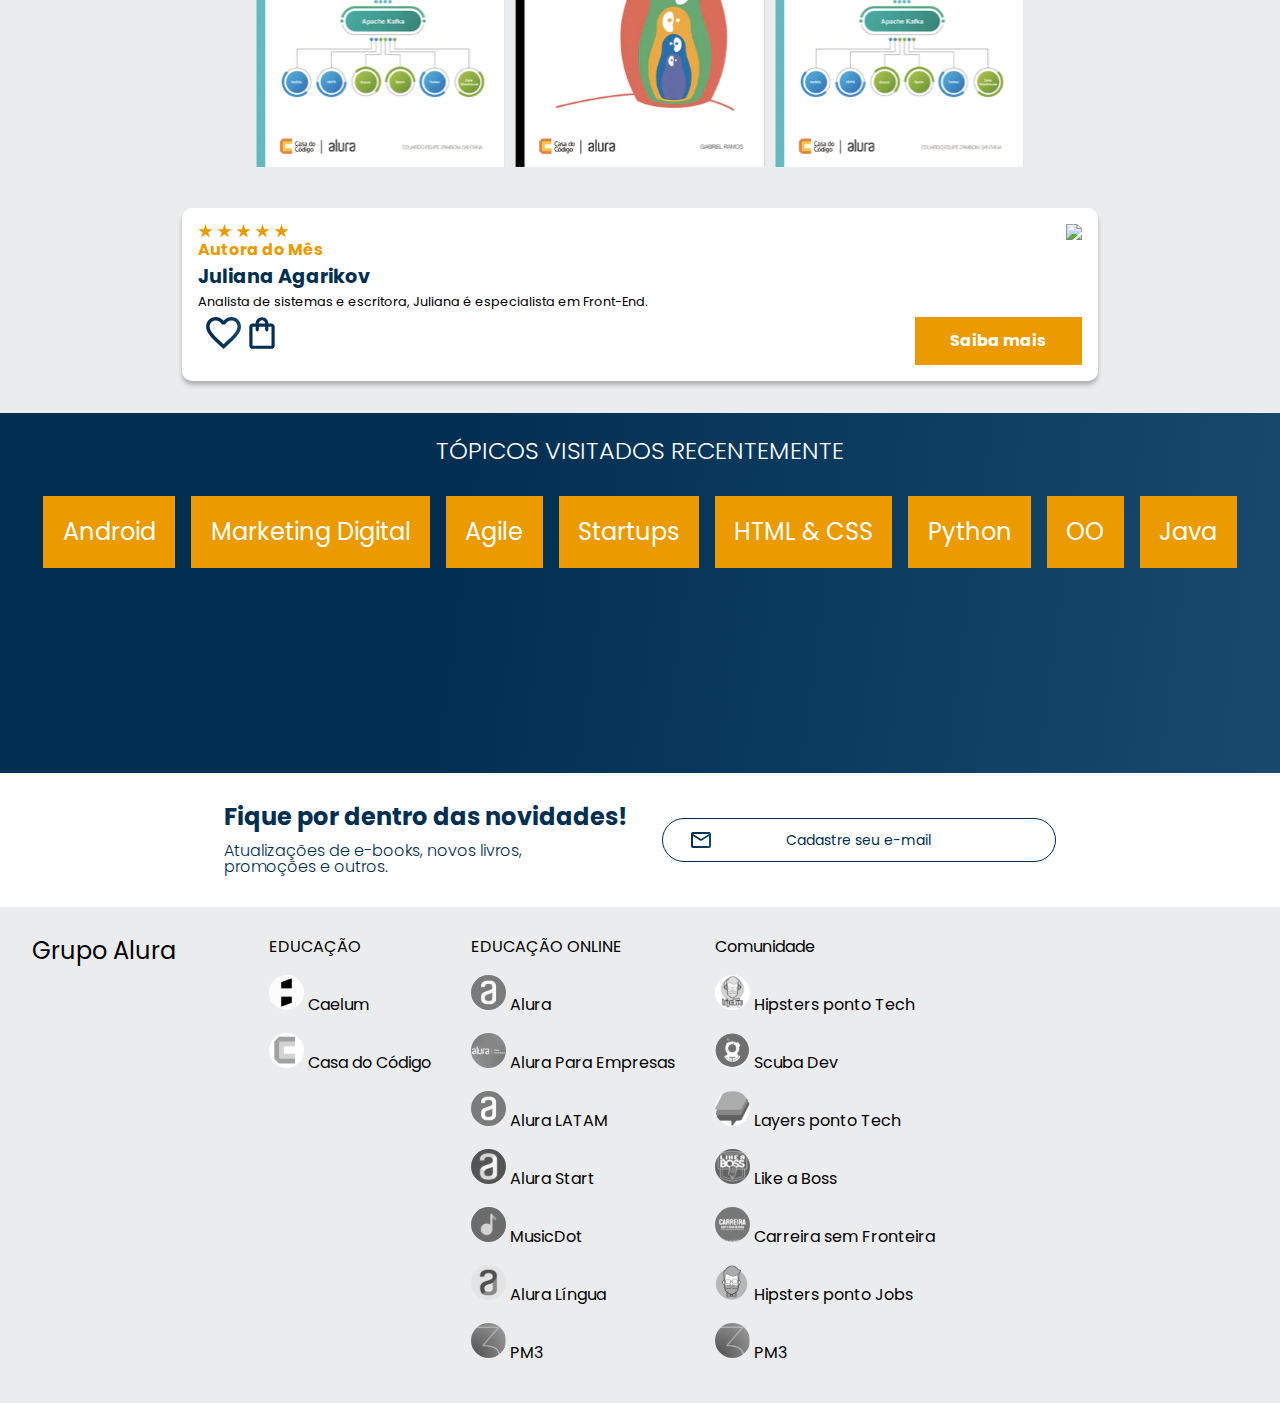
==== commit bbb04938: "Projeto finalizado 100% working" ====
--- a/index.html
+++ b/index.html
@@ -16,7 +16,7 @@
     <header class="cabecalho">
      <div class="container">
         <input type="checkbox" id="menu" class="container_botao">
-        <label for="menu">
+        <label for="menu" class="container_rotulo">
         <span class="cabecalho_menu-hamburguer containerimg containerimgtransparente"></span>
         </label>
         <ul class="lista-menu">
@@ -44,7 +44,7 @@
 
      <ul class="opcoes">
         <input type="checkbox" id="opcoes_menu" class="opcoes_botao">
-        <label for="opcoes_menu">
+        <label for="opcoes_menu" class="opcoes_rotulo" >
         <li class="opcoes_item"> Categorias </li>
         </label>
 
@@ -95,7 +95,7 @@
     <section class="carrosel">
         <h3 class="carrosel_titulo">ÚLTIMOS LANÇAMENTOS</h3>
         <!-- Slider main container -->
-        
+
 <div class="carrosel_pc">
 
             <div class="swiper">
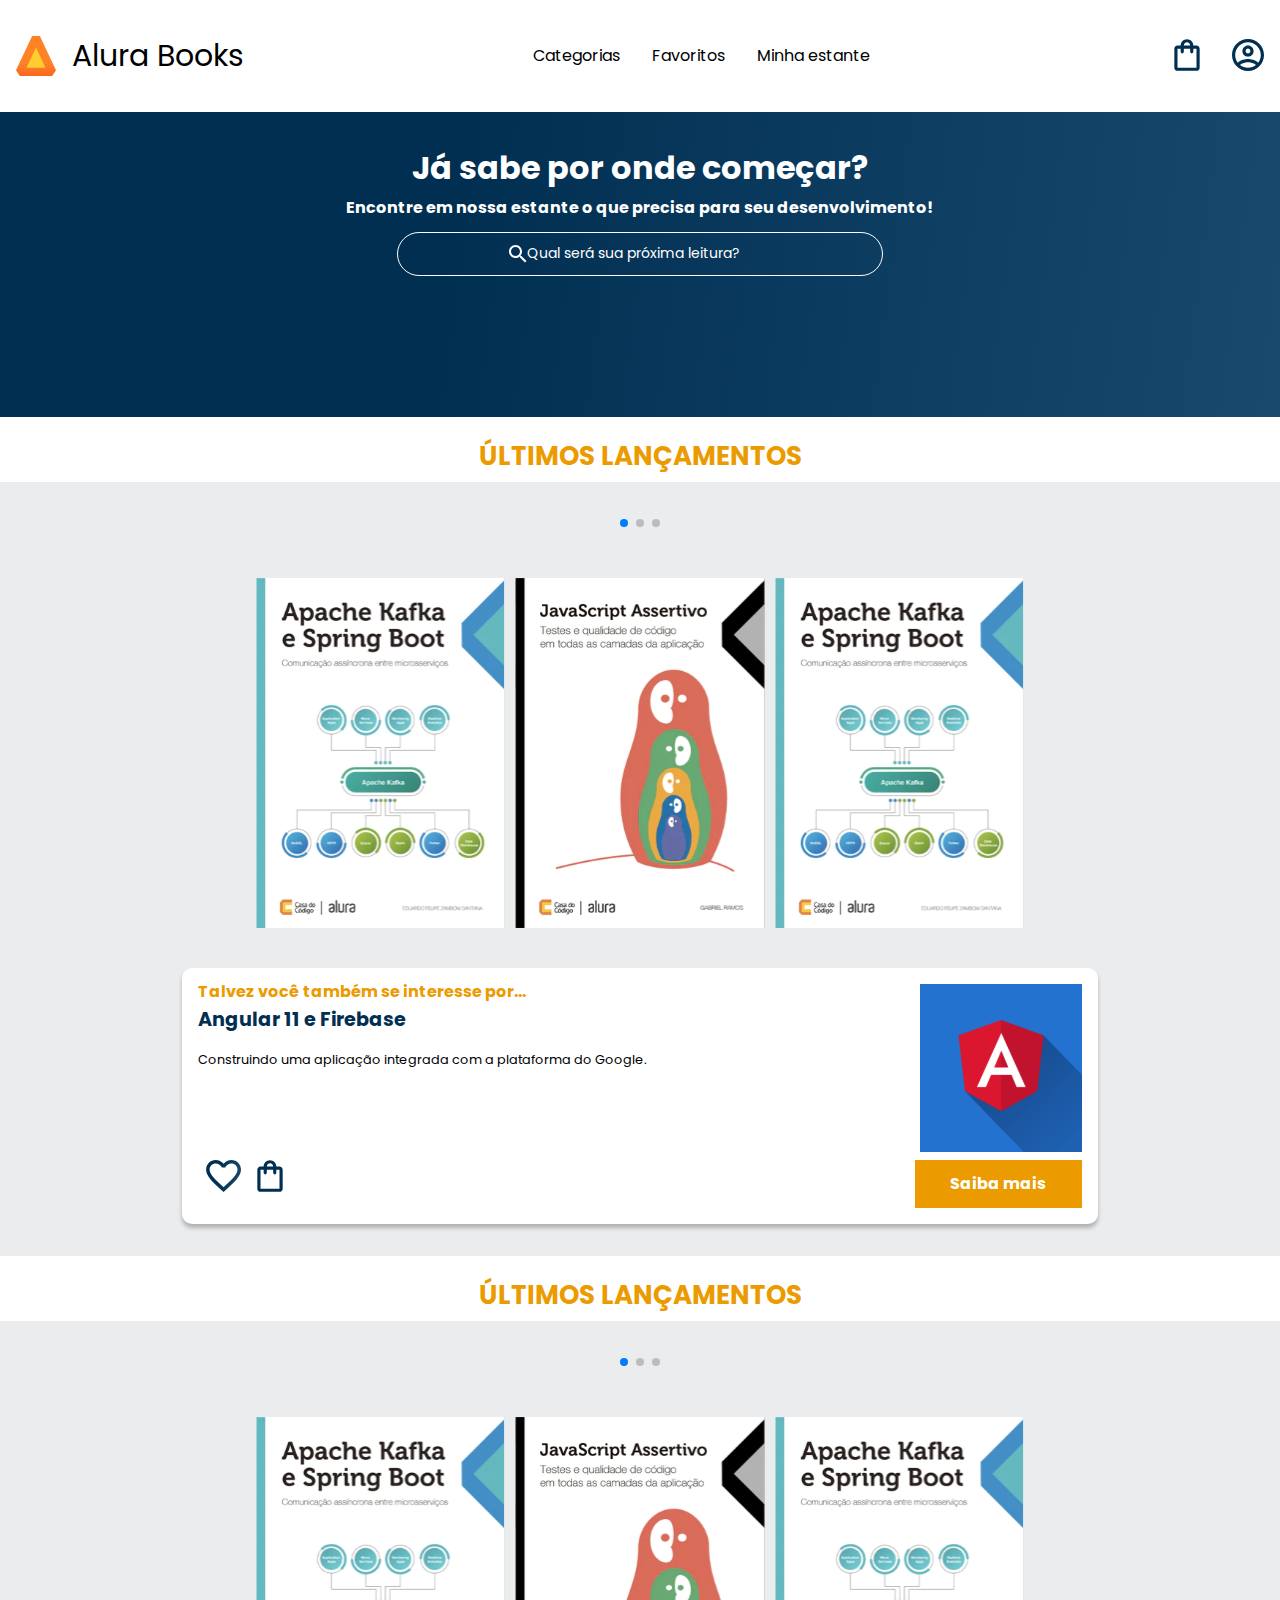
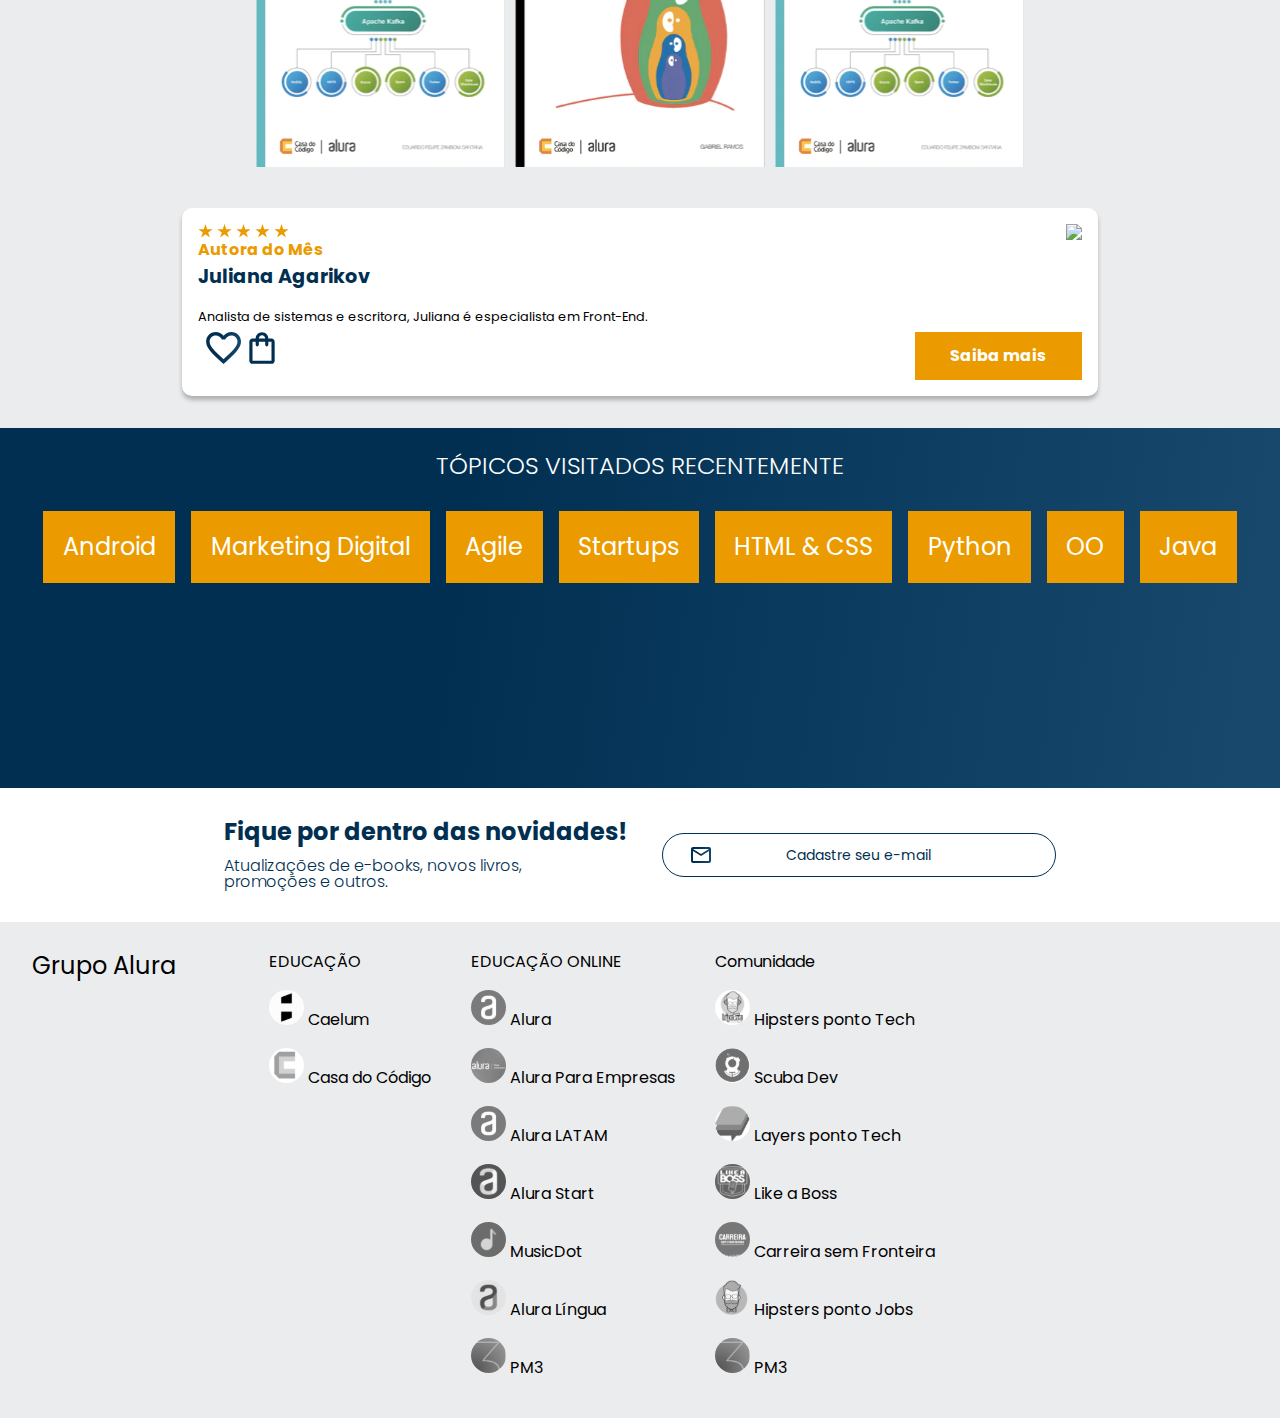
==== commit df8c09bd: "Code identado" ====
--- a/index.html
+++ b/index.html
@@ -1,91 +1,94 @@
 <!DOCTYPE html>
 <html lang="pt-br">
+
 <head>
     <meta charset="UTF-8">
     <meta http-equiv="X-UA-Compatible" content="IE=edge">
     <meta name="viewport" content="width=device-width, initial-scale=1.0">
     <link rel="stylesheet" href="https://unpkg.com/swiper/swiper-bundle.css" />
     <link rel="stylesheet" href="https://unpkg.com/swiper/swiper-bundle.min.css" />
-    <link href="https://fonts.googleapis.com/css2?family=Poppins:ital,wght@0,100;0,200;0,300;0,400;0,500;0,600;0,700;0,800;0,900;1,100;1,200;1,300;1,400;1,500;1,600;1,700;1,800;1,900&display=swap" rel="stylesheet">
+    <link
+        href="https://fonts.googleapis.com/css2?family=Poppins:ital,wght@0,100;0,200;0,300;0,400;0,500;0,600;0,700;0,800;0,900;1,100;1,200;1,300;1,400;1,500;1,600;1,700;1,800;1,900&display=swap"
+        rel="stylesheet">
     <link href="https://fonts.googleapis.com/css2?family=Josefin+Sans:wght@400;700&display=swap" rel="stylesheet">
     <link rel="stylesheet" href="/style/reset.css">
     <link rel="stylesheet" href="/style/style.css">
     <title>Alura Books</title>
 </head>
+
 <body>
     <header class="cabecalho">
-     <div class="container">
-        <input type="checkbox" id="menu" class="container_botao">
-        <label for="menu" class="container_rotulo">
-        <span class="cabecalho_menu-hamburguer containerimg containerimgtransparente"></span>
-        </label>
-        <ul class="lista-menu">
-            <li class="lista-menu-titulo"> Categoria</li>
-            <li class="lista-menu-item"> 
-                <a href="#" class="lista-menu-link"> Programação </a>
-            </li>
-            <li class="lista-menu-item"> 
-                <a href="#" class="lista-menu-link"> Front-end </a>
-            </li>
-            <li class="lista-menu-item">    
-                <a href="#" class="lista-menu-link"> Infraestrutura </a>               
-            </li>
-            <li class="lista-menu-item"> 
-                <a href="#" class="lista-menu-link"> Business </a>
-            </li>
-            <li class="lista-menu-item"> 
-                <a href="#" class="lista-menu-link"> Design & UX </a>
-            </li>
-            
+        <div class="container">
+            <input type="checkbox" id="menu" class="container_botao">
+            <label for="menu" class="container_rotulo">
+                <span class="cabecalho_menu-hamburguer containerimg containerimgtransparente"></span>
+            </label>
+            <ul class="lista-menu">
+                <li class="lista-menu-titulo"> Categoria</li>
+                <li class="lista-menu-item">
+                    <a href="#" class="lista-menu-link"> Programação </a>
+                </li>
+                <li class="lista-menu-item">
+                    <a href="#" class="lista-menu-link"> Front-end </a>
+                </li>
+                <li class="lista-menu-item">
+                    <a href="#" class="lista-menu-link"> Infraestrutura </a>
+                </li>
+                <li class="lista-menu-item">
+                    <a href="#" class="lista-menu-link"> Business </a>
+                </li>
+                <li class="lista-menu-item">
+                    <a href="#" class="lista-menu-link"> Design & UX </a>
+                </li>
+
+            </ul>
+            <img class="containerimg" src="/imagens/Logo.svg" alt="logo da alurabooks">
+            <h1 class="container_titulo"><b class="contaier_titulo--negrito">Alura</b> Books </h1>
+        </div>
+
+        <ul class="opcoes">
+            <input type="checkbox" id="opcoes_menu" class="opcoes_botao">
+            <label for="opcoes_menu" class="opcoes_rotulo">
+                <li class="opcoes_item"> Categorias </li>
+            </label>
+
+            <li class="opcoes_item"> <a href="#" class="opcoes_link"> Favoritos </a> </li>
+            <li class="opcoes_item"> <a href="#" class="opcoes_link"> Minha estante </a> </li>
+
+            <ul class="lista-menu">
+                <li class="lista-menu-item">
+                    <a href="#" class="lista-menu-link"> Programação </a>
+                </li>
+                <li class="lista-menu-item">
+                    <a href="#" class="lista-menu-link"> Front-end </a>
+                </li>
+                <li class="lista-menu-item">
+                    <a href="#" class="lista-menu-link"> Infraestrutura </a>
+                </li>
+                <li class="lista-menu-item">
+                    <a href="#" class="lista-menu-link"> Business </a>
+                </li>
+                <li class="lista-menu-item">
+                    <a href="#" class="lista-menu-link"> Design & UX </a>
+                </li>
+            </ul>
         </ul>
-        <img  class="containerimg" src="/imagens/Logo.svg" alt="logo da alurabooks">
-        <h1 class="container_titulo"><b class="contaier_titulo--negrito">Alura</b> Books </h1>
-     </div>
-
-     <ul class="opcoes">
-        <input type="checkbox" id="opcoes_menu" class="opcoes_botao">
-        <label for="opcoes_menu" class="opcoes_rotulo" >
-        <li class="opcoes_item"> Categorias </li>
-        </label>
-
-        <li class="opcoes_item"> <a href="#"  class="opcoes_link"> Favoritos </a> </li>
-        <li class="opcoes_item"> <a href="#"  class="opcoes_link"> Minha estante </a> </li>
-
-        <ul class="lista-menu">
-            <li class="lista-menu-item"> 
-                <a href="#" class="lista-menu-link"> Programação </a>
-            </li>
-            <li class="lista-menu-item"> 
-                <a href="#" class="lista-menu-link"> Front-end </a>
-            </li>
-            <li class="lista-menu-item">    
-                <a href="#" class="lista-menu-link"> Infraestrutura </a>               
-            </li>
-            <li class="lista-menu-item"> 
-                <a href="#" class="lista-menu-link"> Business </a>
-            </li>
-            <li class="lista-menu-item"> 
-                <a href="#" class="lista-menu-link"> Design & UX </a>
-            </li>
-     </ul> 
-     </ul>
-     <div class="container">
-        <a href="#"> 
-            <img class="containerimg  containerimgtransparente" src="/imagens/Favoritos.svg" 
-            alt="favoritos"> 
-        </a>    
-        <a  class="conatiner_link" href="#"> 
-            <img class="containerimg" src="/imagens/Compras.svg" alt="Compras"> 
-            <p class="container_texto"> Minha sacola </p>
-        </a>
-        <a  class="conatiner_link" href="#"> 
-            <img class="containerimg" src="/imagens/Usuario.svg" alt="Usuario"> 
-            <p class="container_texto"> Meu perfil </p>
-        </a>
-     </div>
+        <div class="container">
+            <a href="#">
+                <img class="containerimg  containerimgtransparente" src="/imagens/Favoritos.svg" alt="favoritos">
+            </a>
+            <a class="conatiner_link" href="#">
+                <img class="containerimg" src="/imagens/Compras.svg" alt="Compras">
+                <p class="container_texto"> Minha sacola </p>
+            </a>
+            <a class="conatiner_link" href="#">
+                <img class="containerimg" src="/imagens/Usuario.svg" alt="Usuario">
+                <p class="container_texto"> Meu perfil </p>
+            </a>
+        </div>
 
     </header>
-     
+
     <section class="banner">
         <h2 class="banner_titulo"> Já sabe por onde começar? </h2>
         <p class="banner_texto"> Encontre em nossa estante o que precisa para seu desenvolvimento! </p>
@@ -96,33 +99,33 @@
         <h3 class="carrosel_titulo">ÚLTIMOS LANÇAMENTOS</h3>
         <!-- Slider main container -->
 
-<div class="carrosel_pc">
+        <div class="carrosel_pc">
 
             <div class="swiper">
-            <div class="swiper-pagination"></div>
-            <!-- Additional required wrapper -->
-            <div class="swiper-wrapper">
-            <!-- Slides -->
-            <div class="swiper-slide"> <img src="/imagens/ApacheKafka.svg"></div>
-            <div class="swiper-slide"><img src="/imagens/Javascript.svg"></div>
-            <div class="swiper-slide"><img src="/imagens/ApacheKafka.svg"></div>
-            <div class="swiper-slide"><img src="/imagens/Portugol.svg"></div>
-            <div class="swiper-slide"><img src="/imagens/Acessibilidade.svg"></div>
-            </div>
-            <!-- If we need pagination -->
-        
-            <!-- If we need navigation buttons -->
-            <div class="swiper-button-prev"></div>
-            <div class="swiper-button-next"></div>
+                <div class="swiper-pagination"></div>
+                <!-- Additional required wrapper -->
+                <div class="swiper-wrapper">
+                    <!-- Slides -->
+                    <div class="swiper-slide"> <img src="/imagens/ApacheKafka.svg"></div>
+                    <div class="swiper-slide"><img src="/imagens/Javascript.svg"></div>
+                    <div class="swiper-slide"><img src="/imagens/ApacheKafka.svg"></div>
+                    <div class="swiper-slide"><img src="/imagens/Portugol.svg"></div>
+                    <div class="swiper-slide"><img src="/imagens/Acessibilidade.svg"></div>
+                </div>
+                <!-- If we need pagination -->
+
+                <!-- If we need navigation buttons -->
+                <div class="swiper-button-prev"></div>
+                <div class="swiper-button-next"></div>
             </div>
             <div class="card">
                 <div class="card_descrição">
-                <div class="descrição">
-                    <h3 class="descrição_titulo">Talvez você também se interesse por...</h3>
-                    <h2 class="descrição_titulo-livro" >Angular 11 e Firebase</h2>
-                    <p class="descrição_texto" >Construindo uma aplicação integrada com a plataforma do Google.</p>
-                </div>
-                <img src="/imagens/Angular.svg" class="imagem">
+                    <div class="descrição">
+                        <h3 class="descrição_titulo">Talvez você também se interesse por...</h3>
+                        <h2 class="descrição_titulo-livro">Angular 11 e Firebase</h2>
+                        <p class="descrição_texto">Construindo uma aplicação integrada com a plataforma do Google.</p>
+                    </div>
+                    <img src="/imagens/Angular.svg" class="imagem">
                 </div>
                 <div class="card_botoes">
                     <ul class="botoes">
@@ -133,135 +136,141 @@
                 </div>
             </div>
         </div>
-            </div>
-            </section>
+        </div>
+    </section>
     <section class="carrosel">
         <h3 class="carrosel_titulo">ÚLTIMOS LANÇAMENTOS</h3>
         <div class="carrosel_pc">
-        <!-- Slider main container -->
-    <div class="swiper">
-    <div class="swiper-pagination"></div>
-    <!-- Additional required wrapper -->
-    <div class="swiper-wrapper">
-    <!-- Slides -->
-    <div class="swiper-slide"> <img src="/imagens/ApacheKafka.svg"></div>
-    <div class="swiper-slide"><img src="/imagens/Javascript.svg"></div>
-    <div class="swiper-slide"><img src="/imagens/ApacheKafka.svg"></div>
-    <div class="swiper-slide"><img src="/imagens/Portugol.svg"></div>
-    <div class="swiper-slide"><img src="/imagens/Acessibilidade.svg"></div>
-    </div>
-    <!-- If we need pagination -->
-
-    <!-- If we need navigation buttons -->
-    <div class="swiper2 swiper-button-prev"></div>
-    <div class="swiper2 swiper-button-next"></div>
-    </div>
-
-    <div class="card">
-        <div class="card_descrição">
-        <div class="descrição">
-            <img src="/imagens/Estrelinhas.svg">
-            <h3 class="descrição_titulo">Autora do Mês </h3>
-            <h2 class="descrição_titulo-livro" >Juliana Agarikov</h2>
-            <p class="descrição_texto" >Analista de sistemas e escritora, Juliana é especialista em Front-End. </p>
-        </div>
-        <img src="/imagens/Escritora.svg" class="imagem">
-        </div>
-        <div class="card_botoes">
-            <ul class="botoes">
-                <li class="botoes_itens"> <img src="/imagens/Favoritos.svg"> </li>
-                <li class="botoes_i tens"> <img src="/imagens/Compras.svg"> </li>
-            </ul>
-            <a href="#" class="botão">Saiba mais</a>
-        </div>
-    </div>
-</div>
-</section>
-
-<section class="topicos"> 
-    <h2 class="topicos_titulo">  TÓPICOS VISITADOS RECENTEMENTE </h2>
-    <ul class="topicos_lista">
-        <li class="topicos_item">
+            <!-- Slider main container -->
+            <div class="swiper">
+                <div class="swiper-pagination"></div>
+                <!-- Additional required wrapper -->
+                <div class="swiper-wrapper">
+                    <!-- Slides -->
+                    <div class="swiper-slide"> <img src="/imagens/ApacheKafka.svg"></div>
+                    <div class="swiper-slide"><img src="/imagens/Javascript.svg"></div>
+                    <div class="swiper-slide"><img src="/imagens/ApacheKafka.svg"></div>
+                    <div class="swiper-slide"><img src="/imagens/Portugol.svg"></div>
+                    <div class="swiper-slide"><img src="/imagens/Acessibilidade.svg"></div>
+                </div>
+                <!-- If we need pagination -->
+
+                <!-- If we need navigation buttons -->
+                <div class="swiper2 swiper-button-prev"></div>
+                <div class="swiper2 swiper-button-next"></div>
+            </div>
+
+            <div class="card">
+                <div class="card_descrição">
+                    <div class="descrição">
+                        <img src="/imagens/Estrelinhas.svg">
+                        <h3 class="descrição_titulo">Autora do Mês </h3>
+                        <h2 class="descrição_titulo-livro">Juliana Agarikov</h2>
+                        <p class="descrição_texto">Analista de sistemas e escritora, Juliana é especialista em
+                            Front-End. </p>
+                    </div>
+                    <img src="/imagens/Escritora.svg" class="imagem">
+                </div>
+                <div class="card_botoes">
+                    <ul class="botoes">
+                        <li class="botoes_itens"> <img src="/imagens/Favoritos.svg"> </li>
+                        <li class="botoes_i tens"> <img src="/imagens/Compras.svg"> </li>
+                    </ul>
+                    <a href="#" class="botão">Saiba mais</a>
+                </div>
+            </div>
+        </div>
+    </section>
+
+    <section class="topicos">
+        <h2 class="topicos_titulo"> TÓPICOS VISITADOS RECENTEMENTE </h2>
+        <ul class="topicos_lista">
+            <li class="topicos_item">
                 <a href="#" class="topicos_link"> Android</a>
-        </li>
-        <li class="topicos_item">
+            </li>
+            <li class="topicos_item">
                 <a href="#" class="topicos_link"> Marketing Digital </a>
-        </li>
-        <li class="topicos_item">
+            </li>
+            <li class="topicos_item">
                 <a href="#" class="topicos_link"> Agile</a>
-        </li>
-        <li class="topicos_item">
+            </li>
+            <li class="topicos_item">
                 <a href="#" class="topicos_link"> Startups</a>
-        </li>
-        <li class="topicos_item">
-                <a href="#" class="topicos_link"> HTML & CSS</a>               
-        </li>
-        <li class="topicos_item">
+            </li>
+            <li class="topicos_item">
+                <a href="#" class="topicos_link"> HTML & CSS</a>
+            </li>
+            <li class="topicos_item">
                 <a href="#" class="topicos_link"> Python</a>
-        </li>
-        <li class="topicos_item">
+            </li>
+            <li class="topicos_item">
                 <a href="#" class="topicos_link"> OO</a>
-        </li>
-        <li class="topicos_item">
+            </li>
+            <li class="topicos_item">
                 <a href="#" class="topicos_link"> Java</a>
-        </li>
-    </ul>
-</section>
-
-<section class="email">
-   <div class="email_descricao">
-     <h2 class="email_titulo"> Fique por dentro das novidades! </h2>
-     <p class="email_texto"> Atualizações de e-books, novos livros, promoções e outros. </p>
-   </div> 
-     <input type="email"  placeholder="Cadastre seu e-mail" class="email_pesquisa">
-</section>
-
-    <footer class="rodape"> 
-    <div class="rodapebox">   
-        <h2 class="rodape_titulo">Grupo Alura</h2>
-    <div>
-        <ul class="rodape_lista">
-            <li class="rodape_lista_titulo"> EDUCAÇÃO </li>
-            <li class="rodape_lista_titulo"><img src="/imagens/Caelum.svg"> <a> Caelum </a></li>
-            <li class="rodape_lista_titulo"><img src="/imagens/CasaDoCodigo.svg"> <a>Casa do Código </a> </li>
-        </ul> 
-    </div>
-    <div>
-        <ul class="rodape_lista">
-            <li class="rodape_lista_titulo"> EDUCAÇÃO ONLINE </li>
-            <li class="rodape_lista_titulo"><img src="/imagens/Alura.svg"> <a> Alura </a></li>
-            <li class="rodape_lista_titulo"><img src="/imagens/AluraEmpresas.svg"> <a>Alura Para Empresas </a> </li>
-            <li class="rodape_lista_titulo"><img src="/imagens/AluraLATAM.svg"> <a>Alura LATAM </a> </li>
-            <li class="rodape_lista_titulo"><img src="/imagens/AluraStart.svg"> <a>Alura Start </a> </li>
-            <li class="rodape_lista_titulo"><img src="/imagens/MusicDot.svg"> <a> MusicDot </a> </li>
-            <li class="rodape_lista_titulo"><img src="/imagens/AluraLingua.svg"> <a>Alura Língua </a> </li>
-            <li class="rodape_lista_titulo"><img src="/imagens/PM3.svg"> <a> PM3 </a> </li>
-        </ul> 
-    </div>
-    <div>
-        <ul class="rodape_lista">
-            <li class="rodape_lista_titulo"> Comunidade </li>
-            <li class="rodape_lista_titulo"><img src="/imagens/HipstersTech.svg"> <a> Hipsters ponto Tech </a></li>
-            <li class="rodape_lista_titulo"><img src="/imagens/ScubaDev.svg"> <a>Scuba Dev </a> </li>
-            <li class="rodape_lista_titulo"><img src="/imagens/LayersTech.svg"> <a>Layers ponto Tech </a> </li>
-            <li class="rodape_lista_titulo"><img src="/imagens/LikeABoss.svg"> <a>Like a Boss </a> </li>
-            <li class="rodape_lista_titulo"><img src="/imagens/CarreiraSemFronteira.svg"> <a> Carreira sem Fronteira </a> </li>
-            <li class="rodape_lista_titulo"><img src="/imagens/HipstersJobs.svg"> <a>Hipsters ponto Jobs </a> </li>
-            <li class="rodape_lista_titulo"><img src="/imagens/PM3.svg"> <a> PM3 </a> </li>
+            </li>
         </ul>
-    </div> 
-    </div>     
+    </section>
+
+    <section class="email">
+        <div class="email_descricao">
+            <h2 class="email_titulo"> Fique por dentro das novidades! </h2>
+            <p class="email_texto"> Atualizações de e-books, novos livros, promoções e outros. </p>
+        </div>
+        <input type="email" placeholder="Cadastre seu e-mail" class="email_pesquisa">
+    </section>
+
+    <footer class="rodape">
+        <div class="rodapebox">
+            <h2 class="rodape_titulo">Grupo Alura</h2>
+            <div>
+                <ul class="rodape_lista">
+                    <li class="rodape_lista_titulo"> EDUCAÇÃO </li>
+                    <li class="rodape_lista_titulo"><img src="/imagens/Caelum.svg"> <a> Caelum </a></li>
+                    <li class="rodape_lista_titulo"><img src="/imagens/CasaDoCodigo.svg"> <a>Casa do Código </a> </li>
+                </ul>
+            </div>
+            <div>
+                <ul class="rodape_lista">
+                    <li class="rodape_lista_titulo"> EDUCAÇÃO ONLINE </li>
+                    <li class="rodape_lista_titulo"><img src="/imagens/Alura.svg"> <a> Alura </a></li>
+                    <li class="rodape_lista_titulo"><img src="/imagens/AluraEmpresas.svg"> <a>Alura Para Empresas </a>
+                    </li>
+                    <li class="rodape_lista_titulo"><img src="/imagens/AluraLATAM.svg"> <a>Alura LATAM </a> </li>
+                    <li class="rodape_lista_titulo"><img src="/imagens/AluraStart.svg"> <a>Alura Start </a> </li>
+                    <li class="rodape_lista_titulo"><img src="/imagens/MusicDot.svg"> <a> MusicDot </a> </li>
+                    <li class="rodape_lista_titulo"><img src="/imagens/AluraLingua.svg"> <a>Alura Língua </a> </li>
+                    <li class="rodape_lista_titulo"><img src="/imagens/PM3.svg"> <a> PM3 </a> </li>
+                </ul>
+            </div>
+            <div>
+                <ul class="rodape_lista">
+                    <li class="rodape_lista_titulo"> Comunidade </li>
+                    <li class="rodape_lista_titulo"><img src="/imagens/HipstersTech.svg"> <a> Hipsters ponto Tech </a>
+                    </li>
+                    <li class="rodape_lista_titulo"><img src="/imagens/ScubaDev.svg"> <a>Scuba Dev </a> </li>
+                    <li class="rodape_lista_titulo"><img src="/imagens/LayersTech.svg"> <a>Layers ponto Tech </a> </li>
+                    <li class="rodape_lista_titulo"><img src="/imagens/LikeABoss.svg"> <a>Like a Boss </a> </li>
+                    <li class="rodape_lista_titulo"><img src="/imagens/CarreiraSemFronteira.svg"> <a> Carreira sem
+                            Fronteira </a> </li>
+                    <li class="rodape_lista_titulo"><img src="/imagens/HipstersJobs.svg"> <a>Hipsters ponto Jobs </a>
+                    </li>
+                    <li class="rodape_lista_titulo"><img src="/imagens/PM3.svg"> <a> PM3 </a> </li>
+                </ul>
+            </div>
+        </div>
     </footer>
     <script src="https://cdn.jsdelivr.net/npm/swiper@11/swiper-bundle.min.js"></script>
-    <script> 
-    const swiper = new Swiper('.swiper', {
-        spaceBetween: 10,
-        slidesPerView: 3,
-        pagination: {
-            el: '.swiper-pagination',
-            type: 'bullets',
-        },   
-      });
-      </script>
+    <script>
+        const swiper = new Swiper('.swiper', {
+            spaceBetween: 10,
+            slidesPerView: 3,
+            pagination: {
+                el: '.swiper-pagination',
+                type: 'bullets',
+            },
+        });
+    </script>
 </body>
+
 </html>